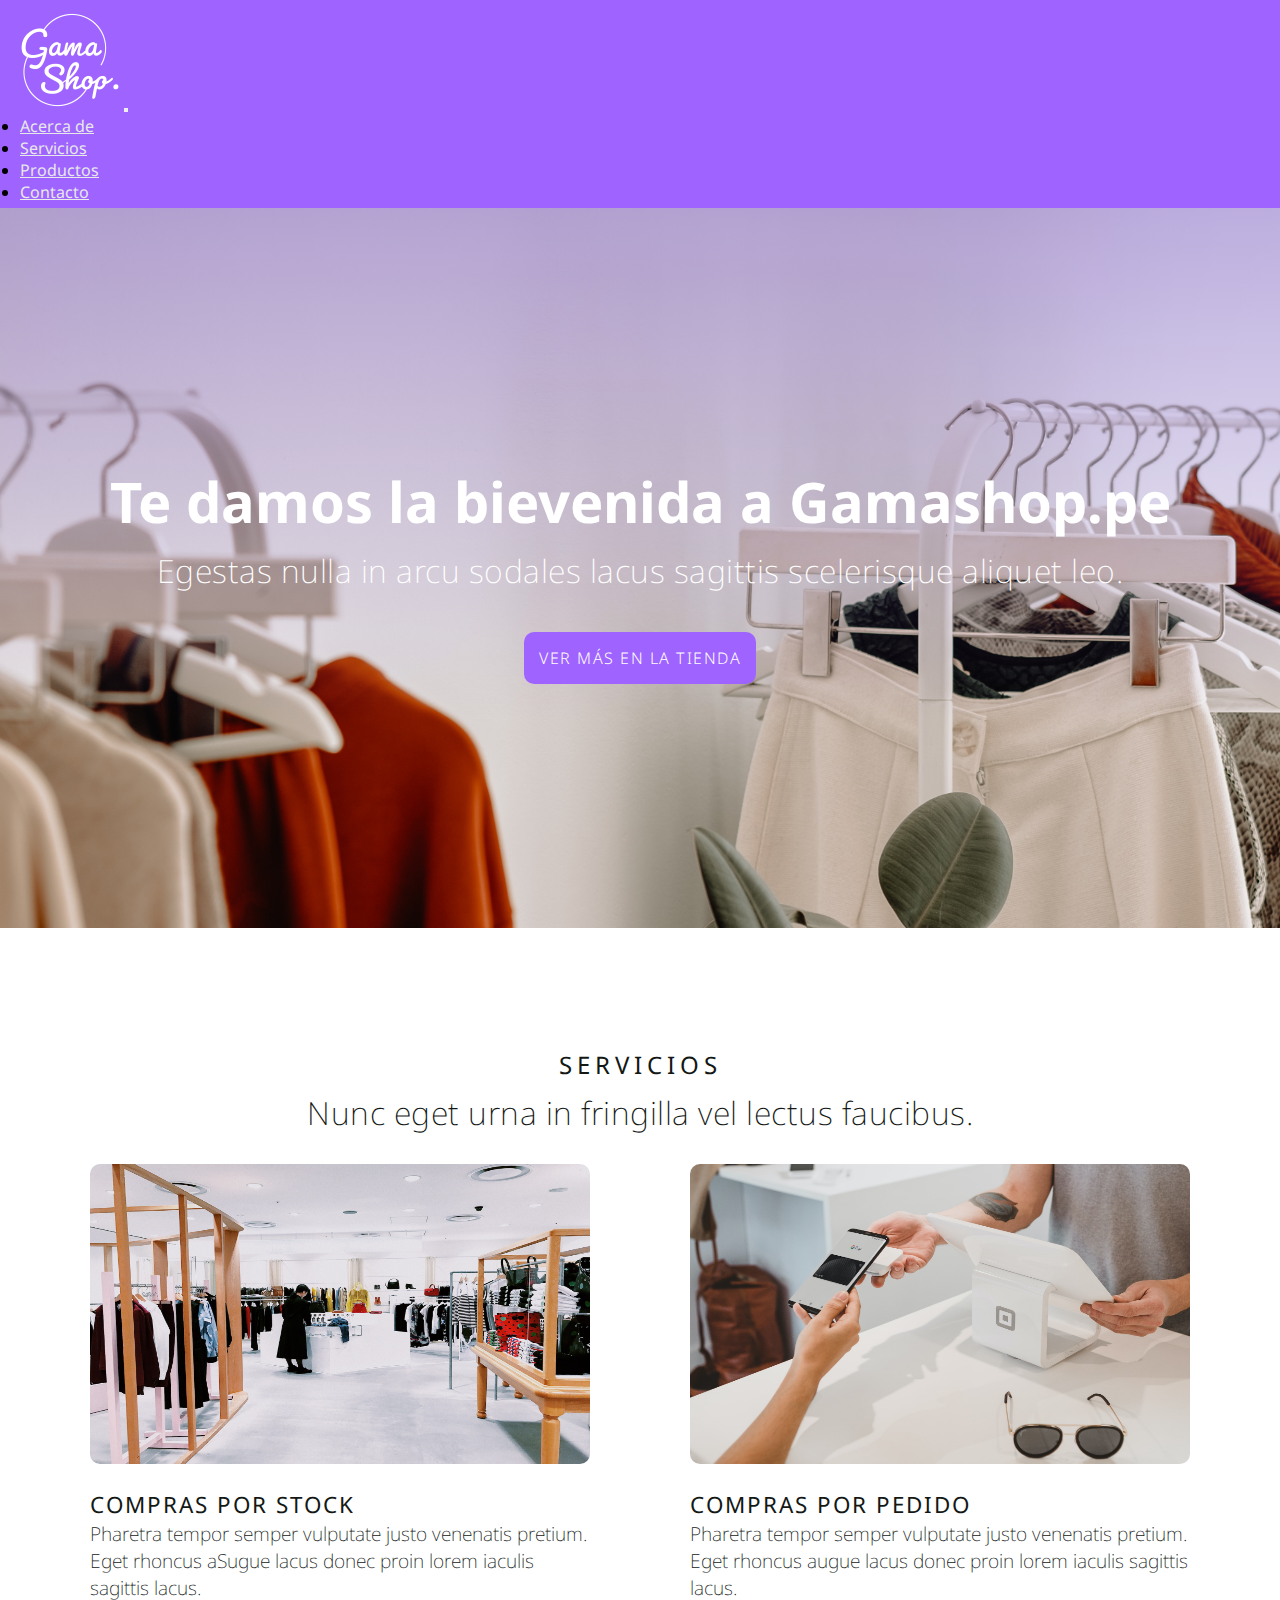
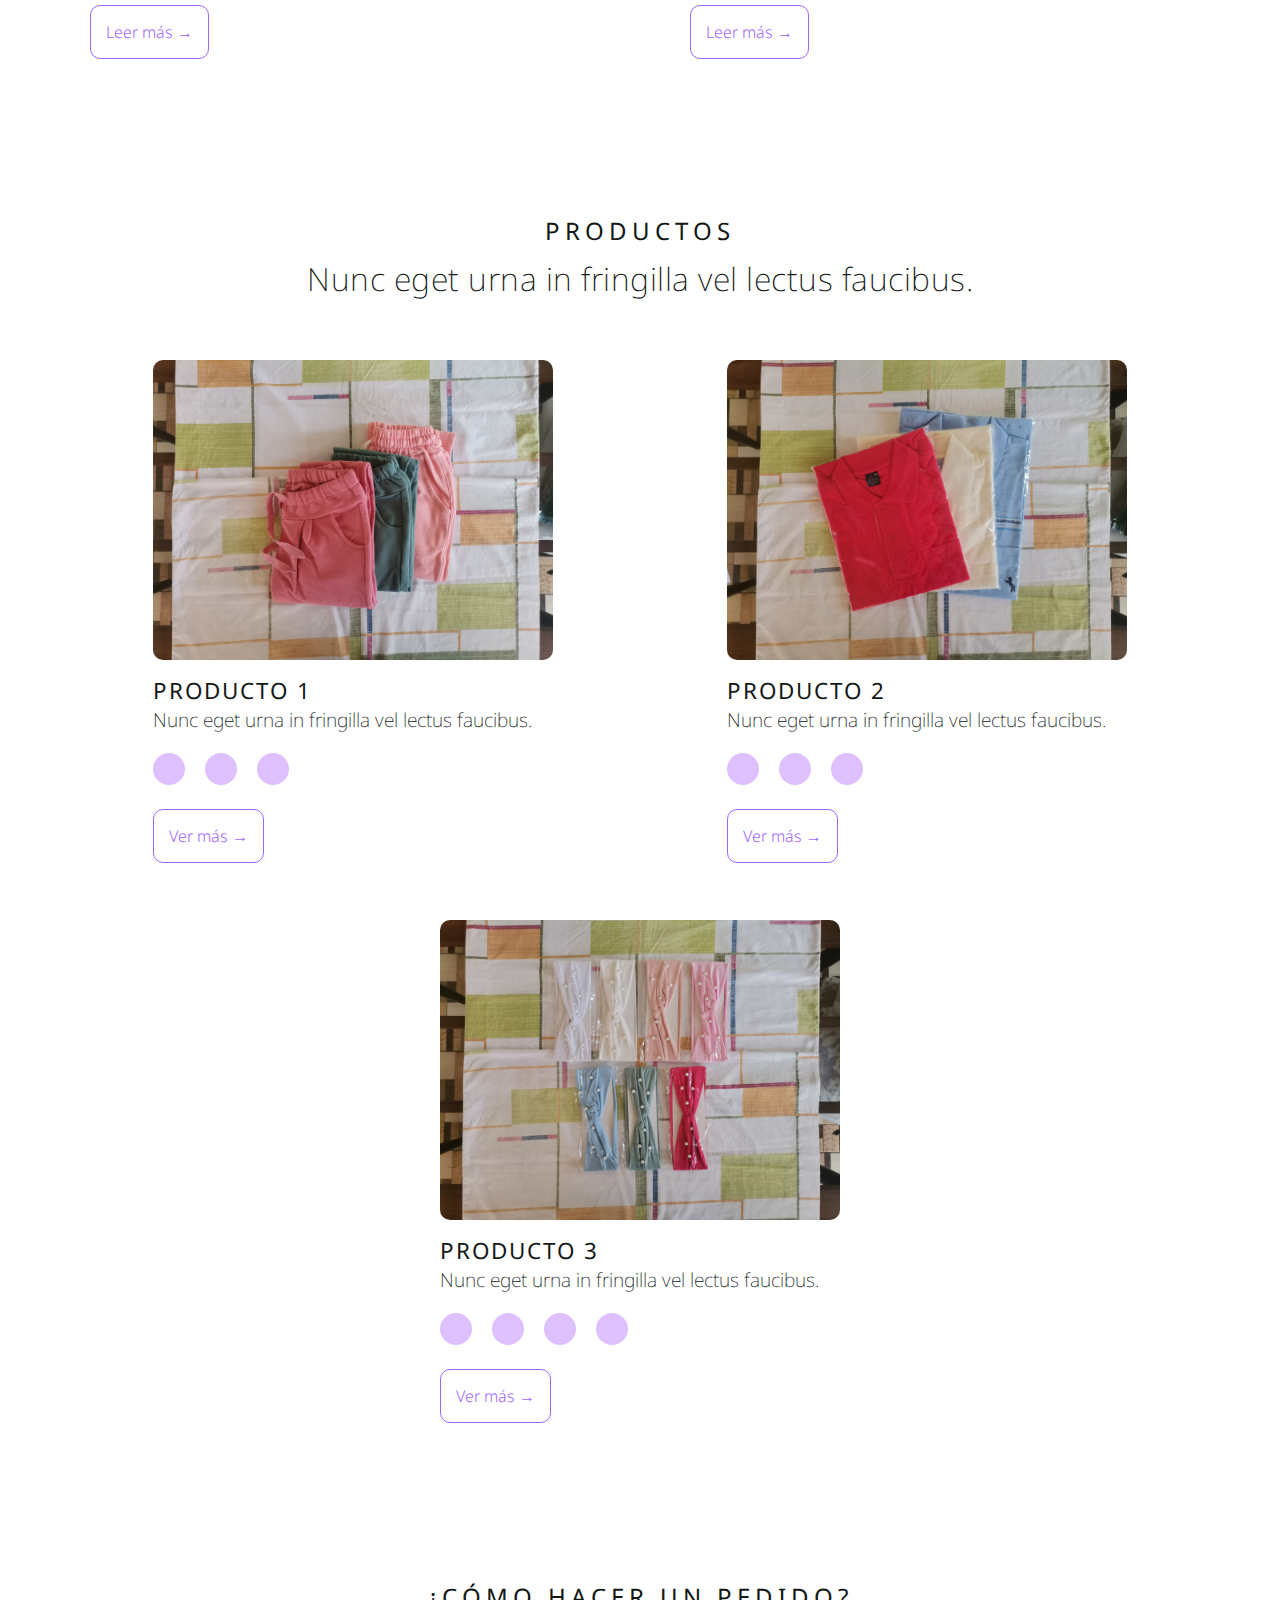
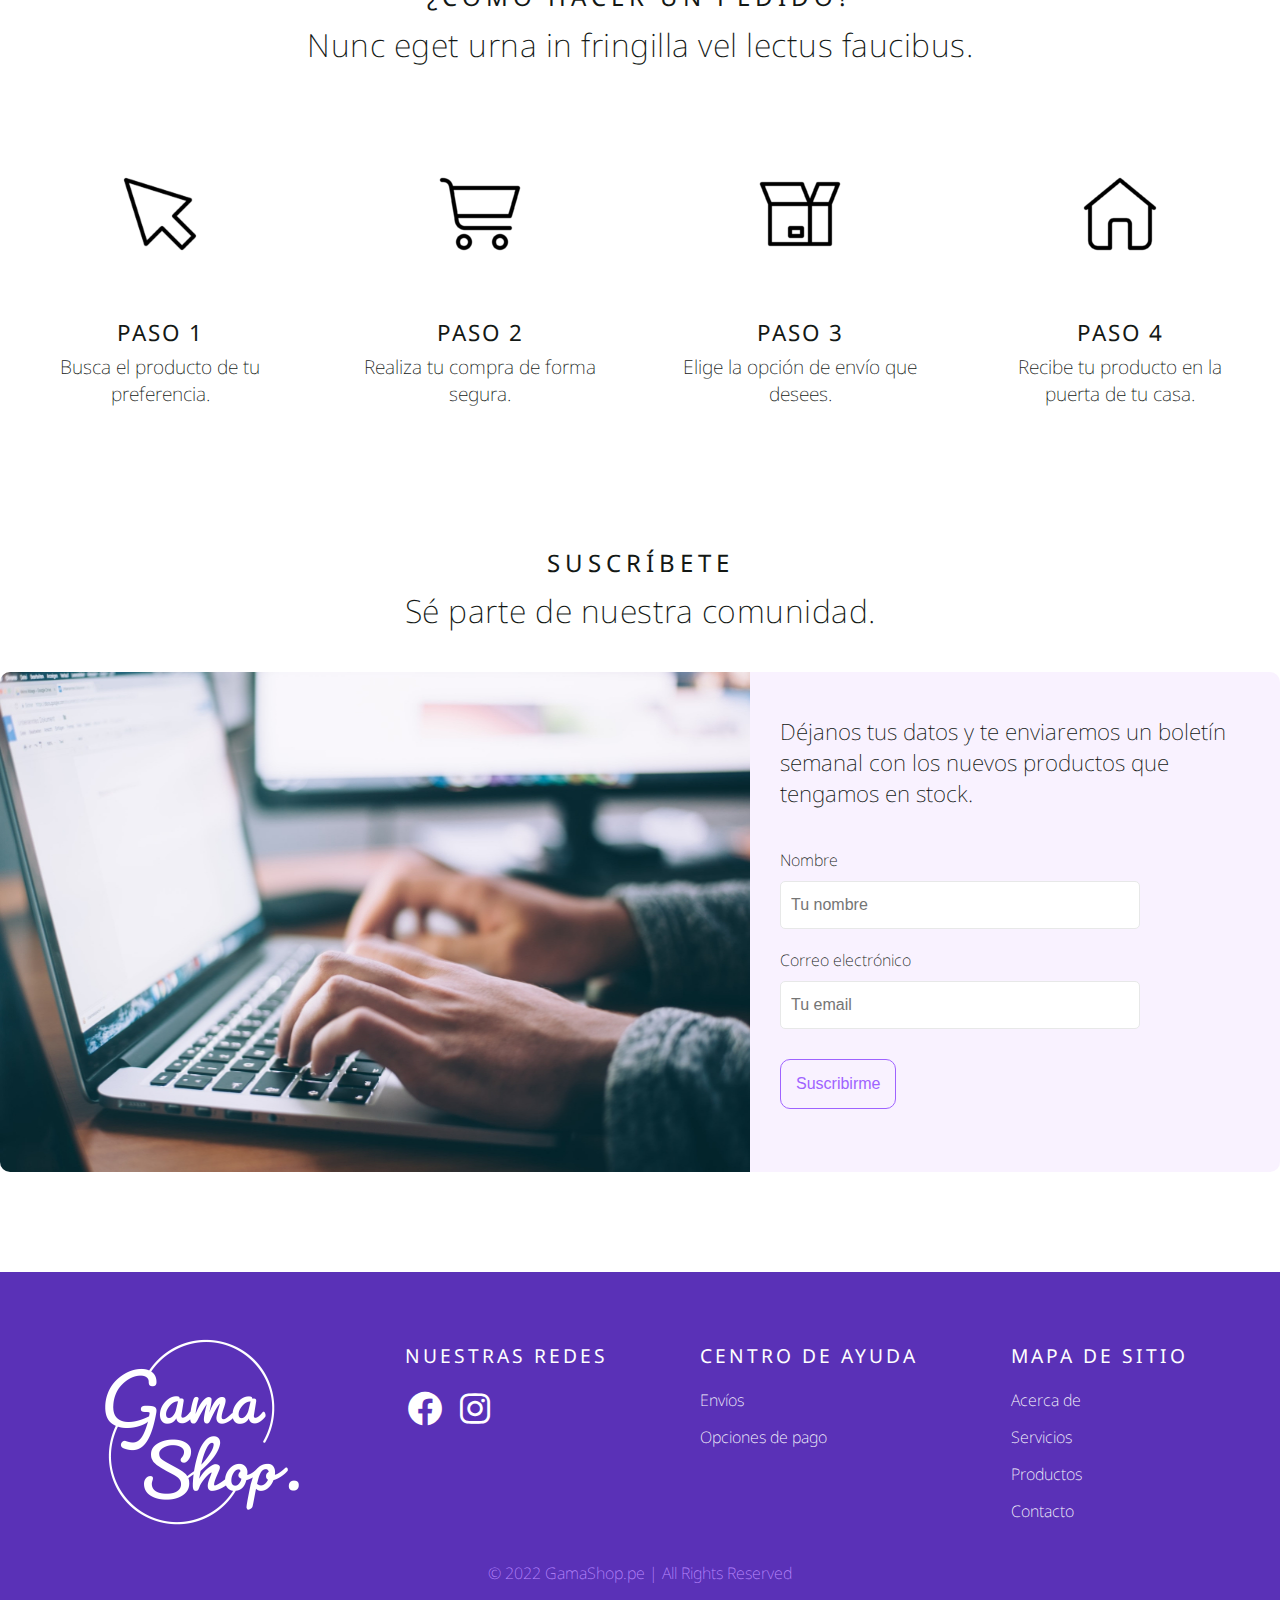
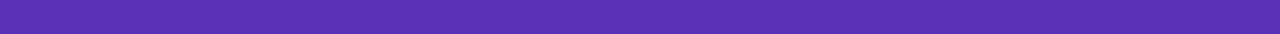
==== index.html @ ce0670fb "SASS II y SEO integrado al proyecto" ====
<!DOCTYPE html>
<html lang="en">
  <head>
    <meta charset="UTF-8" />
    <meta http-equiv="X-UA-Compatible" content="IE=edge" />
    <meta name="viewport" content="width=device-width, initial-scale=1.0" />
    <!-- KEYWORDS -->
    <meta name="keywords" content="tienda, online, ropa, accesorios, prendas, indumentaria, medias, pantalones, camisas">
    <!-- DESCRIPTION-->
    <meta name="description" content="Encuentra variedad de ropa de temporada, accesorios y más en un solo lugar. Hacemos envíos dentro de Lima Metropolitana.">
    <!-- FAVICON -->
    <link rel="shortcut icon" href="./img/favicon-gamashop.png" type="png" sizes="192px"/>
    <!-- ANIMATIONS -->
    <link
      rel="stylesheet"
      href="https://cdnjs.cloudflare.com/ajax/libs/animate.css/4.1.1/animate.min.css"
    />
    <!-- ICONS -->
    <link
      href="https://unpkg.com/boxicons@2.1.4/css/boxicons.min.css"
      rel="stylesheet"
    />
    <!-- CSS BOOTSTRAP -->
    <link
      href="https://cdn.jsdelivr.net/npm/bootstrap@5.2.3/dist/css/bootstrap.min.css"
      rel="stylesheet"
      integrity="sha384-rbsA2VBKQhggwzxH7pPCaAqO46MgnOM80zW1RWuH61DGLwZJEdK2Kadq2F9CUG65"
      crossorigin="anonymous"
    />
    <!-- MY CSS -->
    <link rel="stylesheet" href="./css/estilos.css">
    <!-- <link rel="stylesheet" href="./css/style.css"/> -->
    <title>Gamashop.pe | Tienda Online</title>
  </head>
  <body>
    <header>
      <nav class="navbar navbar-dark navbar-expand-lg">
        <div class="container-fluid">
          <a class="navbar-brand" href="./index.html" target="_self"
            ><img src="./img/logo-gamashop-white.png" alt="logo Gamashop"
          /></a>
          <button
            class="navbar-toggler"
            type="button"
            data-bs-toggle="collapse"
            data-bs-target="#navbarNav"
            aria-controls="navbarNav"
            aria-expanded="false"
            aria-label="Toggle navigation"
          >
            <span class="navbar-toggler-icon"></span>
          </button>
          <div class="collapse navbar-collapse" id="navbarNav">
            <ul class="navbar-nav">
              <li class="nav-item">
                <a
                  class="nav-link"
                  aria-current="page"
                  href="./pages/about.html" target="_blank"
                  >Acerca de</a
                >
              </li>
              <li class="nav-item">
                <a class="nav-link" href="./pages/services.html" target="_blank">Servicios</a>
              </li>
              <li class="nav-item">
                <a class="nav-link" href="./pages/products.html" target="_blank">Productos</a>
              </li>
              <li class="nav-item">
                <a class="nav-link" href="./pages/contact.html" target="_blank">Contacto</a>
              </li>
            </ul>
          </div>
        </div>
      </nav>
    </header>

    <main>
      <section class="hero">
        <h1 class="animate__animated animate__slideInDown">
          Te damos la bievenida a Gamashop.pe
        </h1>
        <p>
          Egestas nulla in arcu sodales lacus sagittis scelerisque aliquet leo.
        </p>
        <a href="#">VER MÁS EN LA TIENDA</a>
      </section>

      <section class="servicios">
        <h3>Servicios</h3>
        <h2>Nunc eget urna in fringilla vel lectus faucibus.</h2>
        <div class="servicios-tipos">
          <div>
            <img src="./img/home-service1.jpg" alt="servicio de compras por stock" />
            <h4>Compras por stock</h4>
            <p>
              Pharetra tempor semper vulputate justo venenatis pretium. Eget
              rhoncus aSugue lacus donec proin lorem iaculis sagittis lacus.
            </p>
            <a href="./pages/services.html" target="_blank">Leer más →</a>
          </div>

          <div>
            <img src="./img/home-service2.jpg" alt="servicio de compras por pedido" />
            <h4>Compras por pedido</h4>
            <p>
              Pharetra tempor semper vulputate justo venenatis pretium. Eget
              rhoncus augue lacus donec proin lorem iaculis sagittis lacus.
            </p>
            <a href="./pages/services.html" target="_blank">Leer más →</a>
          </div>
        </div>
      </section>

      <section class="productos">
        <h3>Productos</h3>
        <h2>Nunc eget urna in fringilla vel lectus faucibus.</h2>

        <div class="productos-contenedor">
          <div class="productos-varios">
            <div>
              <img src="./img/img-producto-1.jpg" alt="joggers sport para mujer" />
              <h4>Producto 1</h4>
              <p>Nunc eget urna in fringilla vel lectus faucibus.</p>
            </div>

            <div class="content-circle">
              <div class="circle"></div>
              <div class="circle"></div>
              <div class="circle"></div>
            </div>

            <a href="./pages/products.html" target="_blank">Ver más →</a>
          </div>

          <div class="productos-varios">
            <div>
              <img src="./img/img-producto-2.jpg" alt="polos cuello camisero para hombre" />
              <h4>Producto 2</h4>
              <p>Nunc eget urna in fringilla vel lectus faucibus.</p>
            </div>

            <div class="content-circle">
              <div class="circle"></div>
              <div class="circle"></div>
              <div class="circle"></div>
            </div>

            <a href="./pages/products.html" target="_blank">Ver más →</a>
          </div>

          <div class="productos-varios">
            <div>
              <img src="./img/img-producto-3.jpg" alt="vinchas para cabello" />
              <h4>Producto 3</h4>
              <p>Nunc eget urna in fringilla vel lectus faucibus.</p>
            </div>

            <div class="content-circle">
              <div class="circle"></div>
              <div class="circle"></div>
              <div class="circle"></div>
              <div class="circle"></div>
            </div>

            <a href="./pages/products.html" target="_blank">Ver más →</a>
          </div>
        </div>
      </section>

      <section class="pedidos">
        <h3>¿Cómo hacer un pedido?</h3>
        <h2>Nunc eget urna in fringilla vel lectus faucibus.</h2>

        <div class="pedidos-pasos">
          <div>
            <img src="./img/search.png" alt="icono de selección" />
            <h4>Paso 1</h4>
            <p>Busca el producto de tu preferencia.</p>
          </div>
          <div>
            <img src="./img/shopping-cart.png" alt="icono de carrito de compra" />
            <h4>Paso 2</h4>
            <p>Realiza tu compra de forma segura.</p>
          </div>
          <div>
            <img src="./img/package.png" alt="icono de empaque de envío" />
            <h4>Paso 3</h4>
            <p>Elige la opción de envío que desees.</p>
          </div>
          <div>
            <img src="./img/home.png" alt="icono de casa" />
            <h4>Paso 4</h4>
            <p>Recibe tu producto en la puerta de tu casa.</p>
          </div>
        </div>
      </section>

      <section class="suscribir">
        <h3>Suscríbete</h3>
        <h2>Sé parte de nuestra comunidad.</h2>

        <div class="suscribir-bloque">
          <img src="./img/home-subscribe-2.jpg" alt="suscríbete a nuestra comunidad" />

          <div class="suscribir-formu">
            <p>
              Déjanos tus datos y te enviaremos un boletín semanal con los
              nuevos productos que tengamos en stock.
            </p>
            <form action="" method="" enctype="">
              <div>
                <label for="nombre">Nombre</label>
                <input type="text" id="nombre" placeholder="Tu nombre" required/>
              </div>

              <div>
                <label for="correo">Correo electrónico</label>
                <input type="email" id="correo" placeholder="Tu email" required/>
              </div>

              <div>
                <button type="submit" name="suscribir">Suscribirme</button>
              </div>
            </form>
          </div>
        </div>
      </section>
    </main>

    <footer>
      <div class="box">
        <img src="./img/logo-gamashop-white.png" alt="logo Gamashop blanco" />
        <div class="redes">
          <h3>Nuestras redes</h3>
          <div class="list">
            <ul>
              <li>
                <a href="https://www.facebook.com/gama.shop.pe" target="_blank">
                  <i class="bx bxl-facebook-circle bx-tada-hover"></i
                ></a>
              </li>
              <li>
                <a href="https://www.instagram.com/gama.shop.pe" target="_blank">
                  <i class="bx bxl-instagram bx-tada-hover"></i
                ></a>
              </li>
            </ul>
          </div>
        </div>
        <div>
          <h3>Centro de Ayuda</h3>
          <ul>
            <li><a href="#">Envíos</a></li>
            <li><a href="#">Opciones de pago</a></li>
          </ul>
        </div>
        <div>
          <h3>Mapa de Sitio</h3>
          <ul>
            <li><a href="./pages/about.html">Acerca de</a></li>
            <li><a href="./pages/services.html">Servicios</a></li>
            <li><a href="./pages/products.html">Productos</a></li>
            <li><a href="./pages/contact.html">Contacto</a></li>
          </ul>
        </div>
      </div>
      <p>© 2022 GamaShop.pe | All Rights Reserved</p>
    </footer>
    <script
      src="https://cdn.jsdelivr.net/npm/@popperjs/core@2.11.6/dist/umd/popper.min.js"
      integrity="sha384-oBqDVmMz9ATKxIep9tiCxS/Z9fNfEXiDAYTujMAeBAsjFuCZSmKbSSUnQlmh/jp3"
      crossorigin="anonymous"
    ></script>
    <script
      src="https://cdn.jsdelivr.net/npm/bootstrap@5.2.3/dist/js/bootstrap.min.js"
      integrity="sha384-cuYeSxntonz0PPNlHhBs68uyIAVpIIOZZ5JqeqvYYIcEL727kskC66kF92t6Xl2V"
      crossorigin="anonymous"
    ></script>
  </body>
</html>
---- css/estilos.css ----
@charset "UTF-8";
/*----GENERAL-----*/
@import url("https://fonts.googleapis.com/css2?family=Noto+Sans:ital,wght@0,100;0,200;0,300;0,400;0,500;0,600;0,700;0,800;0,900;1,100;1,200;1,300;1,400;1,500;1,600;1,700;1,800;1,900&display=swap");
* {
  margin: 0;
  padding: 0;
  box-sizing: border-box; }

body {
  font-family: "Noto Sans", sans-serif; }

.intro, .intro-service, .intro-products, .intro-contact {
  background-color: rgba(240, 223, 255, 0.4);
  display: flex;
  justify-content: space-evenly;
  align-items: center;
  padding-bottom: 100px;
  color: #131815; }

.intro div, .intro-service div, .intro-products div, .intro-contact div {
  width: 500px;
  text-align: left; }

.intro div h1, .intro-service div h1, .intro-products div h1, .intro-contact div h1 {
  font-size: 3.5rem;
  font-weight: 700;
  display: inline-block;
  margin-bottom: 10px; }

.intro div p, .intro-service div p, .intro-products div p, .intro-contact div p {
  font-size: 2rem;
  font-weight: 200;
  letter-spacing: 0.5px;
  margin-bottom: 40px; }

.intro img, .intro-service img, .intro-products img, .intro-contact img {
  border-radius: 0px 0px 10px 10px;
  width: 750px;
  height: 500px;
  object-fit: cover; }

/*-----HEADER-----*/
header {
  display: flex;
  justify-content: space-between;
  background-color: #9f63ff;
  position: sticky;
  top: 0;
  z-index: 1;
  padding: 10px 20px 5px 20px; }
  header .navbar {
    width: 100%; }
    header .navbar .container-fluid .navbar-brand img {
      width: 100px;
      height: 100%;
      object-fit: contain; }
    header .navbar .container-fluid .navbar-collapse {
      flex-grow: initial; }
      header .navbar .container-fluid .navbar-collapse .navbar-nav .nav-item .nav-link {
        color: #e7e8e8;
        font-size: 1rem;
        transition: 300ms ease-in; }
        header .navbar .container-fluid .navbar-collapse .navbar-nav .nav-item .nav-link:hover {
          color: white;
          text-decoration: underline;
          text-underline-position: under; }

/*-----INDEX-----*/
/*-hero-image-*/
.hero {
  display: flex;
  flex-direction: column;
  justify-content: center;
  align-items: center;
  width: 100%;
  height: 80vh;
  color: white;
  text-align: center;
  background: linear-gradient(0deg, rgba(255, 255, 255, 0) 20%, rgba(90, 49, 183, 0.5) 100%), url(../img/background-home-2.jpeg);
  background-repeat: no-repeat;
  background-size: cover;
  background-position: center;
  background-attachment: fixed; }
  .hero h1 {
    font-size: 3.5rem;
    font-weight: 700;
    display: inline-block;
    padding: 10px; }
  .hero p {
    margin-bottom: 40px;
    font-size: 2rem;
    font-weight: 200;
    letter-spacing: 0.5px; }
  .hero a {
    font-size: 1rem;
    font-weight: 300;
    text-decoration: none;
    color: white;
    background-color: #9f63ff;
    border-radius: 10px;
    padding: 15px;
    transition: 300ms ease-in;
    letter-spacing: 1.5px;
    cursor: pointer; }
    .hero a:hover {
      color: white;
      background-color: #7b48db;
      transform: scale(1.1); }

/*-servicios-*/
.servicios {
  text-align: center;
  margin-top: 100px;
  color: #131815; }
  .servicios h3 {
    font-size: 1.5rem;
    font-weight: 400;
    letter-spacing: 5px;
    padding: 20px 10px 10px 10px;
    text-transform: uppercase; }
  .servicios h2 {
    font-size: 2rem;
    font-weight: 200;
    letter-spacing: 0.5px;
    padding: 0px 10px 10px 10px;
    letter-spacing: 0.5px; }
  .servicios .servicios-tipos {
    display: flex;
    justify-content: space-evenly;
    flex-wrap: wrap;
    text-align: left; }
    .servicios .servicios-tipos div {
      width: 500px;
      height: 540px;
      margin: 20px 10px; }
      .servicios .servicios-tipos div img {
        width: 500px;
        height: 300px;
        margin-bottom: 20px;
        border-radius: 10px; }
      .servicios .servicios-tipos div h4 {
        font-size: 1.4rem;
        font-weight: 400;
        letter-spacing: 2px;
        padding: 0px;
        text-transform: uppercase; }
      .servicios .servicios-tipos div p {
        padding-left: 0px;
        padding-bottom: 20px;
        font-size: 1.2rem;
        font-weight: 200; }
      .servicios .servicios-tipos div a {
        font-size: 1rem;
        font-weight: 300;
        text-decoration: none;
        color: #9f63ff;
        border: 1px solid #9f63ff;
        border-radius: 10px;
        padding: 15px;
        transition: 300ms ease-in;
        margin-left: 0px;
        cursor: pointer; }
        .servicios .servicios-tipos div a:hover {
          color: white;
          background-color: #9f63ff; }

/*-productos-*/
.productos {
  margin-top: 70px;
  color: #131815; }
  .productos h3 {
    font-size: 1.5rem;
    font-weight: 400;
    text-align: center;
    text-transform: uppercase;
    letter-spacing: 5px;
    padding: 20px 10px 10px 10px; }
  .productos h2 {
    font-size: 2rem;
    font-weight: 200;
    text-align: center;
    letter-spacing: 0.5px;
    padding: 0px 10px 10px 10px;
    margin-bottom: 30px; }
  .productos .productos-contenedor {
    display: flex;
    justify-content: space-evenly;
    align-items: center;
    flex-wrap: wrap; }
    .productos .productos-contenedor .productos-varios {
      width: 400px;
      height: 520px;
      margin: 20px 20px; }
      .productos .productos-contenedor .productos-varios div img {
        width: 400px;
        height: 300px;
        margin-bottom: 10px;
        border-radius: 10px; }
      .productos .productos-contenedor .productos-varios div h4 {
        font-size: 1.4rem;
        font-weight: 400;
        text-transform: uppercase;
        letter-spacing: 2px; }
      .productos .productos-contenedor .productos-varios div p {
        font-weight: 200;
        font-size: 1.2rem;
        margin-bottom: 20px; }
      .productos .productos-contenedor .productos-varios .content-circle {
        display: flex;
        justify-content: left;
        padding-bottom: 40px; }
        .productos .productos-contenedor .productos-varios .content-circle .circle {
          width: 32px;
          height: 32px;
          background-color: #dfc0ff;
          border-radius: 50%;
          margin-right: 20px;
          cursor: pointer;
          transition: 500ms ease; }
          .productos .productos-contenedor .productos-varios .content-circle .circle:hover {
            background-color: #cca1ff;
            border-radius: 50%; }
      .productos .productos-contenedor .productos-varios a {
        font-size: 1rem;
        font-weight: 300;
        text-decoration: none;
        color: #9f63ff;
        border: 1px solid #9f63ff;
        border-radius: 10px;
        padding: 15px;
        transition: 300ms ease-in;
        cursor: pointer; }
        .productos .productos-contenedor .productos-varios a:hover {
          color: white;
          background-color: #9f63ff; }

/*-hacer-pedidos-*/
.pedidos {
  text-align: center;
  margin-top: 100px;
  color: #131815; }
  .pedidos h3 {
    font-size: 1.5rem;
    font-weight: 400;
    text-transform: uppercase;
    letter-spacing: 5px;
    padding: 20px 10px 10px 10px; }
  .pedidos h2 {
    font-size: 2rem;
    font-weight: 200;
    letter-spacing: 0.5px;
    padding: 0px 10px 10px 10px;
    margin-bottom: 30px; }
  .pedidos .pedidos-pasos {
    display: flex;
    justify-content: space-around;
    flex-wrap: wrap; }
    .pedidos .pedidos-pasos div {
      width: 244px;
      height: 300px;
      margin: 10px; }
      .pedidos .pedidos-pasos div img {
        width: 96px;
        height: 96px;
        margin: 50px; }
      .pedidos .pedidos-pasos div h4 {
        margin-bottom: 5px;
        font-size: 1.4rem;
        font-weight: 400;
        text-transform: uppercase;
        letter-spacing: 2px; }
      .pedidos .pedidos-pasos div p {
        margin-bottom: 20px;
        font-weight: 200;
        font-size: 1.2rem; }

/*-suscribir-*/
.suscribir {
  text-align: center;
  margin-top: 100px;
  margin-bottom: 100px;
  color: #131815; }
  .suscribir h3 {
    font-size: 1.5rem;
    font-weight: 400;
    text-transform: uppercase;
    letter-spacing: 5px;
    padding: 20px 10px 10px 10px; }
  .suscribir h2 {
    font-size: 2rem;
    font-weight: 200;
    letter-spacing: 0.5px;
    padding: 0px 10px 10px 10px;
    margin-bottom: 30px; }
  .suscribir .suscribir-bloque {
    display: flex;
    justify-content: center;
    flex-wrap: wrap;
    margin-bottom: 20px; }
    .suscribir .suscribir-bloque img {
      width: 750px;
      height: 500px;
      background-size: contain;
      border-radius: 10px 0px 0px 10px; }
    .suscribir .suscribir-bloque .suscribir-formu {
      display: flex;
      flex-direction: column;
      justify-content: center;
      align-items: flex-start;
      text-align: left;
      background-color: rgba(240, 223, 255, 0.4);
      padding: 30px 30px;
      border-radius: 0px 10px 10px 0px;
      width: 530px;
      height: 500px; }
      .suscribir .suscribir-bloque .suscribir-formu p {
        margin-bottom: 20px;
        font-weight: 200;
        font-size: 1.4rem;
        text-align: left; }
      .suscribir .suscribir-bloque .suscribir-formu form div {
        margin: 20px 0px; }
        .suscribir .suscribir-bloque .suscribir-formu form div label {
          font-weight: 200;
          font-size: 1rem;
          margin-bottom: 10px;
          display: flex;
          flex-direction: column;
          align-items: flex-start; }
        .suscribir .suscribir-bloque .suscribir-formu form div input {
          font-size: 1rem;
          font-weight: 300;
          border: 1px solid #e7e8e8;
          border-radius: 5px;
          padding: 10px;
          width: 360px;
          height: 48px; }
        .suscribir .suscribir-bloque .suscribir-formu form div button {
          font-size: 1rem;
          font-weight: 300;
          text-decoration: none;
          color: #9f63ff;
          background-color: transparent;
          border: 1px solid #9f63ff;
          border-radius: 10px;
          padding: 15px;
          margin-top: 10px;
          transition: 300ms ease-in;
          cursor: pointer; }
          .suscribir .suscribir-bloque .suscribir-formu form div button:hover {
            color: white;
            background-color: #9f63ff; }

/*-----ACERCA DE-----*/
/*-about-*/
.about {
  margin: 5% 7% 5% 46%;
  padding: 20px 0px;
  color: #131815; }
  .about p {
    line-height: 2rem; }

/*-conócenos-generales-*/
.generales {
  width: 100%;
  height: 80vh;
  padding-top: 20px;
  margin-bottom: 50px;
  color: #131815; }
  .generales h3 {
    font-size: 1.5rem;
    font-weight: 400;
    letter-spacing: 5px;
    padding: 20px 10px 10px 10px;
    text-transform: uppercase;
    text-align: center; }
  .generales h2 {
    font-size: 2rem;
    font-weight: 200;
    letter-spacing: 0.5px;
    padding: 0px 10px 10px 10px;
    text-align: center;
    margin-bottom: 30px; }
  .generales .generales-content {
    max-width: 1200px;
    margin-left: auto;
    margin-right: auto;
    display: grid;
    grid-template-columns: repeat(3, 1fr);
    grid-template-rows: repeat(1, 1fr);
    gap: 40px;
    justify-items: center;
    padding: 30px; }
    .generales .generales-content .box {
      display: flex;
      height: 100%;
      flex-direction: column;
      justify-content: center;
      background-color: rgba(240, 223, 255, 0.4);
      text-align: center;
      border-radius: 10px;
      padding: 40px; }
      .generales .generales-content .box h4 {
        font-size: 2rem;
        font-weight: 700;
        letter-spacing: 2px;
        padding: 0px 0px 10px 0px;
        text-transform: uppercase; }
    .generales .generales-content div img {
      border-radius: 10px;
      width: 350px;
      height: 350px;
      object-fit: cover; }

/*-----SERVICIOS-----*/
/*-intro-service-*/
/*-service-various-*/
.service-various {
  text-align: center;
  margin-top: 100px;
  color: #131815; }
  .service-various h3 {
    font-size: 1.5rem;
    font-weight: 400;
    letter-spacing: 5px;
    padding: 20px 10px 10px 10px;
    text-transform: uppercase; }
  .service-various h2 {
    font-size: 2rem;
    font-weight: 200;
    letter-spacing: 0.5px;
    padding: 0px 10px 10px 10px;
    margin-bottom: 30px; }
  .service-various .tabs-content {
    background-color: rgba(240, 223, 255, 0.4);
    color: #131815;
    width: 70%;
    height: 100%;
    margin: 50px auto;
    border-radius: 10px;
    padding: 20px;
    text-align: left; }
    .service-various .tabs-content .nav-pills {
      --bs-nav-pills-link-active-bg: #9f63ff;
      justify-content: space-evenly;
      align-items: center; }
      .service-various .tabs-content .nav-pills .nav-item .nav-link {
        color: #131815; }
      .service-various .tabs-content .nav-pills .nav-item .active {
        color: white; }
    .service-various .tabs-content .tab-content .tab-pane h3 {
      font-size: 1.5rem;
      font-weight: 400;
      letter-spacing: 5px;
      padding: 20px 0px 20px 10px;
      text-align: left; }
    .service-various .tabs-content .tab-content .tab-pane p {
      text-align: left;
      padding-left: 10px; }

/*-----SERVICIOS-----*/
/*-intro-products-*/
/*-galeria-*/
.gallery {
  margin-top: 100px; }
  .gallery h3 {
    font-size: 1.5rem;
    font-weight: 400;
    letter-spacing: 5px;
    padding: 20px 10px 10px 10px;
    text-transform: uppercase;
    text-align: center; }
  .gallery h2 {
    font-size: 2rem;
    font-weight: 200;
    letter-spacing: 0.5px;
    padding: 0px 10px 10px 10px;
    text-align: center;
    margin-bottom: 30px; }
  .gallery .gallery-content {
    display: flex;
    justify-content: space-evenly;
    align-items: center;
    flex-wrap: wrap;
    color: #131815;
    padding-bottom: 50px; }
    .gallery .gallery-content .gallery-products {
      width: 400px;
      height: 520px;
      margin: 20px 20px;
      color: #131815; }
      .gallery .gallery-content .gallery-products div img {
        width: 400px;
        height: 300px;
        margin-bottom: 10px;
        border-radius: 10px; }
      .gallery .gallery-content .gallery-products div h4 {
        font-size: 1.4rem;
        font-weight: 400;
        letter-spacing: 2px;
        padding: 10px 0px 0px 0px;
        text-transform: uppercase; }
      .gallery .gallery-content .gallery-products div p {
        font-weight: 200;
        font-size: 1.2rem;
        margin-bottom: 20px; }
      .gallery .gallery-content .gallery-products .colour-circle {
        display: flex;
        justify-content: left;
        align-items: center;
        margin-bottom: 40px; }
        .gallery .gallery-content .gallery-products .colour-circle .colour {
          width: 32px;
          height: 32px;
          background-color: #dfc0ff;
          border-radius: 50%;
          margin-right: 20px;
          transition: 500ms ease;
          cursor: pointer; }
          .gallery .gallery-content .gallery-products .colour-circle .colour:hover {
            background-color: #bb8aff;
            border-radius: 50%; }
      .gallery .gallery-content .gallery-products a {
        font-size: 1rem;
        font-weight: 300;
        text-decoration: none;
        color: #9f63ff;
        border: 1px solid #9f63ff;
        border-radius: 10px;
        padding: 15px;
        transition: 300ms ease-in;
        cursor: pointer; }
        .gallery .gallery-content .gallery-products a:hover {
          color: white;
          background-color: #9f63ff; }

/*-----CONTACTO-----*/
/*-intro-contact-*/
/*-formulario-bt-*/
.contact-form form {
  display: flex;
  flex-direction: column;
  justify-content: space-evenly;
  flex-wrap: wrap;
  align-items: flex-start;
  padding: 50px 80px;
  width: 100%; }
  .contact-form form .mb-3 {
    font-weight: 200;
    font-size: 1.2rem; }
    .contact-form form .mb-3 label {
      margin-bottom: 10px;
      color: #131815;
      font-size: 1rem; }
    .contact-form form .mb-3 input {
      font-size: 1rem;
      font-weight: 300;
      border: 1px solid #e7e8e8;
      border-radius: 5px;
      padding: 10px; }
    .contact-form form .mb-3 .form-control {
      font-size: 1rem;
      font-weight: 300;
      border: 1px solid #e7e8e8;
      border-radius: 5px;
      padding: 10px; }
  .contact-form form .form-check .form-check-input {
    background-color: transparent;
    border-color: #9f63ff; }
    .contact-form form .form-check .form-check-input:checked {
      background-color: #9f63ff;
      border-color: #9f63ff; }
  .contact-form form .form-check .form-check-label {
    padding-left: 5px; }
  .contact-form form .btn-primary {
    border: 1px solid #9f63ff;
    background-color: #9f63ff;
    padding: 10px 20px;
    --bs-btn-bg: #9f63ff;
    --bs-btn-border-color: #9f63ff;
    --bs-btn-hover-bg: #5a31b7;
    --bs-btn-hover-border-color: #5a31b7;
    --bs-btn-active-bg: #5a31b7;
    --bs-btn-active-border-color: #5a31b7;
    --bs-btn-disabled-bg: #5a31b7;
    --bs-btn-disabled-border-color: #5a31b7; }
    .contact-form form .btn-primary:hover {
      border: 1px solid #5a31b7;
      background-color: #5a31b7; }

/*-----FOOTER-----*/
footer {
  background-color: #5a31b7;
  padding: 50px 0px;
  color: white; }
  footer .box {
    display: flex;
    align-items: flex-start;
    justify-content: space-evenly; }
    footer .box img {
      margin: 10px;
      width: 200px;
      height: 200px; }
    footer .box .redes h3 {
      font-size: 1.2rem;
      font-weight: 400;
      letter-spacing: 3px;
      padding: 20px 0px 10px 0px;
      text-transform: uppercase; }
    footer .box .redes .list ul {
      display: flex;
      flex-direction: row;
      justify-content: left;
      align-items: flex-start;
      padding-left: 0; }
      footer .box .redes .list ul li a i {
        font-size: 2.5rem;
        color: white;
        padding-right: 10px; }
    footer .box div h3 {
      font-size: 1.2rem;
      font-weight: 400;
      letter-spacing: 3px;
      padding: 20px 0px 10px 0px;
      text-transform: uppercase; }
    footer .box div ul {
      list-style: none;
      padding-left: 0; }
      footer .box div ul li {
        font-size: 1rem;
        margin: 10px 0px 0px 0px;
        padding-bottom: 5px; }
        footer .box div ul li a {
          font-weight: 200;
          text-decoration: none;
          color: white;
          transition: 300ms ease-in; }
          footer .box div ul li a:hover {
            color: #dfc0ff; }
  footer p {
    font-weight: 200;
    text-align: center;
    color: #bb8aff;
    margin-top: 20px; }

/*----- MEDIA QUERY -----*/
/*MAX-WIDTH-768PX*/
@media only screen and (max-width: 768px) {
  /*header*/
  header {
    flex-direction: column;
    padding-bottom: 10px; }
  header nav {
    justify-content: center; }
  header .navbar .container-fluid .navbar-collapse .navbar-nav .nav-item .nav-link {
    color: white; }
  header .navbar .container-fluid .navbar-collapse .navbar-nav .nav-item .nav-link:hover {
    text-decoration: none; }
  /*index*/
  .servicios .servicios-tipos div {
    width: 350px;
    height: 500px;
    padding: 0px 25px;
    margin: 20px 0px; }
  .servicios .servicios-tipos div img {
    width: 300px;
    height: 200px; }
  .servicios .servicios-tipos div a {
    font-size: 1rem;
    font-weight: 300;
    text-decoration: none;
    color: white;
    background-color: #7b48db;
    border: 0px;
    border-radius: 10px;
    padding: 15px;
    cursor: pointer; }
  .servicios .servicios-tipos div a:hover {
    background-color: #7b48db; }
  .productos {
    margin-top: 60px; }
  .productos .productos-contenedor {
    justify-content: flex-start;
    margin: 0px 34px; }
  .productos .productos-contenedor .productos-varios {
    width: 350px;
    height: 450px;
    padding: 0px 25px;
    margin: 20px 0px; }
  .productos .productos-contenedor .productos-varios div img {
    width: 300px;
    height: 200px; }
  .productos .productos-contenedor .productos-varios a {
    font-size: 1rem;
    font-weight: 300;
    text-decoration: none;
    color: white;
    border: 0px;
    background-color: #7b48db;
    padding: 15px;
    cursor: pointer; }
  .productos .productos-contenedor .productos-varios a:hover {
    background-color: #7b48db; }
  .pedidos {
    margin-top: 70px; }
  .suscribir h2 {
    padding: 0px 50px; }
  .suscribir h3 {
    padding: 0px 50px 10px 50px; }
  .suscribir .suscribir-bloque {
    width: 700px;
    height: 100%;
    margin: auto; }
  .suscribir .suscribir-bloque img {
    width: 100%;
    height: 100%;
    border-radius: 10px 10px 0px 0px; }
  .suscribir .suscribir-formu {
    width: 100%;
    height: 100%;
    border-radius: 0px 0px 10px 10px; }
  .suscribir .suscribir-bloque .suscribir-formu form div button {
    font-size: 1rem;
    font-weight: 300;
    text-decoration: none;
    color: white;
    background-color: #7b48db;
    border: 0px;
    border-radius: 10px;
    padding: 15px;
    cursor: pointer; }
  .suscribir .suscribir-bloque .suscribir-formu form div button:hover {
    background-color: #7b48db; }
  /*about*/
  .intro {
    flex-direction: column; }
  .intro div {
    padding-top: 50px;
    padding-bottom: 20px;
    text-align: center; }
  .intro img {
    width: 100%;
    height: 70vh;
    border-radius: 0px; }
  .about {
    display: flex;
    justify-content: center;
    align-items: center;
    margin: 50px 80px;
    padding: 0;
    text-align: center; }
  .about p {
    padding: 0;
    margin: 0; }
  .generales {
    height: 100%; }
  .generales h2 {
    padding: 0px 50px;
    margin-bottom: 10px; }
  .generales h3 {
    padding: 20px 50px 10px 50px;
    margin-bottom: 0; }
  .generales .generales-content {
    width: 72%;
    display: flex;
    flex-direction: column;
    align-items: center;
    padding: 50px 30px; }
  .generales .generales-content div img {
    width: 100%;
    height: 100%; }
  /*services*/
  .intro-service {
    flex-direction: column; }
  .intro-service div {
    padding-top: 50px;
    padding-bottom: 20px;
    text-align: center; }
  .intro-service img {
    width: 100%;
    height: 70vh;
    border-radius: 0; }
  /*products*/
  .intro-products {
    flex-direction: column; }
  .intro-products div {
    padding-top: 50px;
    padding-bottom: 20px;
    text-align: center; }
  .intro-products img {
    width: 100%;
    height: 70vh;
    border-radius: 0; }
  .gallery h2 {
    padding: 0px 50px; }
  .gallery h3 {
    padding: 20px 50px 10px 50px;
    margin-bottom: 0; }
  .gallery .gallery-content {
    display: flex;
    justify-content: space-evenly;
    align-items: center;
    flex-wrap: wrap; }
  .gallery .gallery-content .gallery-products {
    width: 350px;
    height: 450px;
    padding: 0px 25px;
    margin: 20px 0px; }
  .gallery .gallery-content .gallery-products div img {
    width: 300px;
    height: 200px; }
  .gallery .gallery-content .gallery-products a {
    font-size: 1rem;
    font-weight: 300;
    text-decoration: none;
    color: white;
    border: 0px;
    background-color: #7b48db;
    padding: 15px;
    cursor: pointer; }
  .gallery .gallery-content .gallery-products a:hover {
    background-color: #7b48db; }
  /*contact*/
  .intro-contact {
    flex-direction: column; }
  .intro-contact div {
    padding-top: 50px;
    padding-bottom: 20px;
    text-align: center; }
  .intro-contact img {
    width: 100%;
    height: 70vh;
    border-radius: 0; }
  .contact-form {
    padding: 80px 50px; }
  .contact-form form {
    margin: auto;
    padding: 0; }
  .contact-form form .btn button {
    width: 150px; }
  /*footer*/
  footer .box {
    margin: 0px 30px; }
  footer .box img {
    width: 150px;
    height: 150px;
    margin: 10px 50px 10px 10px; }
  footer .box .redes .list ul li a i:hover {
    color: #f0dfff; } }

/*MAX-WIDTH-576PX*/
@media only screen and (max-width: 576px) {
  /*generales*/
  header {
    flex-direction: column;
    padding-bottom: 10px; }
  nav {
    justify-content: center; }
  header nav ul {
    margin: 0; }
  header nav ul li {
    margin: 0px 10px; }
  /*index*/
  .hero {
    height: 90vh; }
  .hero h1 {
    margin: 0px 65px;
    padding: 0px 0px 20px 0px; }
  .hero p {
    margin: 0px 40px 40px 65px; }
  .servicios {
    margin-top: 70px; }
  .servicios h2 {
    padding: 0px 50px 30px 50px;
    margin-bottom: 0; }
  .servicios h3 {
    padding: 20px 50px 10px 50px; }
  .servicios .servicios-tipos div {
    width: 550px;
    height: 550px;
    padding: 0px 25px;
    margin: 20px 0px; }
  .servicios .servicios-tipos div img {
    width: 500px;
    height: 300px; }
  .productos {
    margin-top: 50px; }
  .productos h2 {
    padding: 0px 50px;
    margin-bottom: 0; }
  .productos h3 {
    padding: 20px 50px 10px 50px;
    margin-bottom: 0; }
  .productos .productos-contenedor {
    justify-content: center; }
  .productos .productos-contenedor .productos-varios {
    width: 450px;
    height: 500px;
    margin: 40px 20px; }
  .productos .productos-contenedor .productos-varios div img {
    width: 400px;
    height: 300px; }
  .pedidos {
    margin-top: 60px; }
  .pedidos h2 {
    padding: 0px 50px;
    margin-bottom: 0; }
  .pedidos h3 {
    padding: 20px 50px 10px 50px;
    margin-bottom: 0; }
  .pedidos .pedidos-pasos {
    flex-direction: column;
    align-items: center; }
  .pedidos .pedidos-pasos div {
    width: 250px;
    height: 250px;
    margin: 20px; }
  .pedidos .pedidos-pasos div img {
    width: 80px;
    height: 80px;
    margin: 30px; }
  .suscribir {
    margin-top: 80px; }
  .suscribir .suscribir-bloque {
    flex-direction: column;
    align-items: center;
    width: 500px;
    height: 100%; }
  .suscribir .suscribir-bloque img {
    width: 100%;
    height: 100%;
    border-radius: 10px 10px 0px 0px; }
  .suscribir .suscribir-formu {
    width: 100%;
    height: 100%;
    border-radius: 0px 0px 10px 10px; }
  /*about*/
  .intro {
    flex-direction: column; }
  .intro div {
    padding-top: 50px;
    padding-bottom: 20px; }
  .intro img {
    width: 100%;
    height: 70vh;
    border-radius: 0; }
  .about {
    display: flex;
    justify-content: center;
    align-items: center;
    margin: 80px 50px 50px 50px;
    padding: 0; }
  .about p {
    padding: 0;
    margin: 0;
    text-align: center; }
  .generales {
    height: 100%;
    margin-bottom: 60px; }
  .generales h2 {
    padding: 0px 50px;
    margin-bottom: 0; }
  .generales h3 {
    padding: 20px 50px 10px 50px;
    margin-bottom: 0; }
  .generales .generales-content {
    width: 72%;
    display: flex;
    flex-direction: column;
    align-items: center;
    padding: 50px 30px; }
  /*services*/
  .intro-service {
    flex-direction: column; }
  .intro-service div {
    padding-top: 50px;
    padding-bottom: 20px; }
  .intro-service img {
    width: 100%;
    height: 70vh;
    border-radius: 0; }
  .service-various h2 {
    padding: 0px 50px;
    margin-bottom: 0; }
  .service-various h3 {
    padding: 20px 50px 10px 50px;
    margin-bottom: 0; }
  .service-various .type {
    margin: 40px 50px 5px 50px;
    padding-top: 0px; }
  .service-various .type h3 {
    font-size: 1.2rem;
    letter-spacing: 3px;
    padding: 20px 0px 10px 0px;
    text-align: center; }
  .service-various .line {
    width: 190px;
    height: 0px;
    margin: 0px 70px; }
  .service-various .stock {
    flex-direction: column;
    width: 100%;
    height: 100%;
    align-items: flex-start;
    border-radius: 0;
    padding: 30px 0px;
    margin-bottom: 80px; }
  .service-various .stock .stock-a {
    margin: 0px 50px 20px 50px; }
  .service-various .stock .stock-a h3 {
    padding: 40px 0px 10px 0px; }
  .service-various .stock .stock-a p {
    margin: 0; }
  /*products*/
  .intro-products {
    flex-direction: column; }
  .intro-products div {
    padding-top: 50px;
    padding-bottom: 20px; }
  .intro-products img {
    width: 100%;
    height: 70vh;
    border-radius: 0; }
  .gallery h2 {
    padding: 0px 50px;
    margin-bottom: 0; }
  .gallery h3 {
    padding: 20px 50px 10px 50px;
    margin-bottom: 0; }
  .gallery .gallery-content {
    justify-content: center; }
  .gallery .gallery-content .gallery-products {
    width: 450px;
    height: 500px;
    margin: 40px 20px; }
  .gallery .gallery-content .gallery-products div img {
    width: 400px;
    height: 300px; }
  /*contact*/
  .intro-contact {
    flex-direction: column; }
  .intro-contact div {
    padding-top: 50px;
    padding-bottom: 20px; }
  .intro-contact img {
    width: 100%;
    height: 70vh;
    border-radius: 0; }
  .contact-form {
    padding: 100px 50px; }
  .contact-form form {
    margin: auto;
    padding: 0; }
  .contact-form form .form-data .inputs div input {
    height: 48px;
    padding: 12px;
    border-radius: 8px; }
  .contact-form form .comments textarea {
    padding: 12px;
    border-radius: 8px; }
  .contact-form form .btn button {
    width: 120px;
    border-radius: 8px;
    padding: 12px; }
  /*footer*/
  footer {
    display: flex;
    flex-direction: column; }
  footer p {
    padding: 0px 65px; }
  footer .box {
    flex-direction: column;
    align-items: flex-start;
    justify-content: center;
    padding: 0px 65px; }
  footer .box div ul {
    padding-left: 10px;
    margin-bottom: 0; }
  footer .box div h3 {
    margin-bottom: 0; } }

/*MAX-WIDTH-430PX*/
@media only screen and (max-width: 430px) {
  /*header*/
  header {
    flex-direction: column;
    padding-bottom: 15px; }
  header nav {
    justify-content: center; }
  header nav ul {
    margin: 0; }
  header nav ul li {
    margin: 0px 5px; }
  .hero {
    height: 100vh; }
  .hero h1 {
    margin: 0px 25px;
    padding: 0px 0px 20px 0px; }
  .hero p {
    margin: 10px 40px 40px 40px; }
  .servicios {
    margin-top: 80px; }
  .servicios h3 {
    padding: 10px 20px; }
  .servicios h2 {
    padding: 0px 20px;
    margin-bottom: 0; }
  .servicios .servicios-tipos {
    margin-top: 30px;
    height: 100%; }
  .servicios .servicios-tipos div {
    width: 100%;
    height: 520px;
    padding: 0px 25px;
    margin: 20px 0px; }
  .servicios .servicios-tipos div img {
    width: 100%;
    height: 250px; }
  .productos {
    margin-top: 50px; }
  .productos h3 {
    padding: 10px 20px;
    margin-bottom: 0; }
  .productos h2 {
    padding: 0px 20px;
    margin-bottom: 0; }
  .productos .productos-contenedor {
    justify-content: center; }
  .productos .productos-contenedor .productos-varios {
    width: 400px;
    height: 500px;
    margin: 30px 0px; }
  .productos .productos-contenedor .productos-varios div img {
    width: 350px;
    height: 100%; }
  .pedidos {
    margin-top: 50px; }
  .pedidos h3 {
    padding: 10px 20px;
    margin-bottom: 0; }
  .pedidos h2 {
    padding: 0px 20px;
    margin-bottom: 0; }
  .pedidos .pedidos-pasos {
    flex-direction: column;
    align-items: center; }
  .pedidos .pedidos-pasos div {
    width: 250px;
    height: 250px;
    margin: 30px; }
  .pedidos .pedidos-pasos div img {
    width: 80px;
    height: 80px;
    margin: 20px; }
  .suscribir {
    margin-top: 70px; }
  .suscribir h3 {
    padding: 10px 20px;
    margin-bottom: 0; }
  .suscribir h2 {
    padding: 0px 20px;
    margin-bottom: 0; }
  .suscribir .suscribir-bloque {
    flex-direction: column;
    align-items: center;
    width: 400px;
    height: 100%;
    margin-top: 30px; }
  .suscribir .suscribir-bloque .suscribir-formu {
    display: flex;
    flex-direction: column;
    justify-content: center;
    align-items: flex-start;
    text-align: left;
    background-color: rgba(240, 223, 255, 0.4);
    padding: 30px 20px;
    border-radius: 0px 0px 10px 10px;
    width: 400px;
    height: 100%; }
  /*about*/
  .intro {
    flex-direction: column; }
  .intro div {
    display: flex;
    flex-direction: column;
    justify-content: center;
    align-items: center;
    width: 400px;
    height: 100%;
    padding-top: 40px;
    padding-bottom: 20px; }
  .intro img {
    width: 100%;
    height: 100%;
    border-radius: 0; }
  .about {
    display: flex;
    justify-content: center;
    align-items: center;
    margin: 50px 50px 40px 50px;
    padding: 0; }
  .about p {
    padding: 0;
    margin: 0;
    text-align: center; }
  .generales {
    height: 100%;
    padding-top: 40px;
    margin-bottom: 50px; }
  .generales h3 {
    padding: 10px 20px;
    margin-bottom: 0; }
  .generales h2 {
    padding: 0px 20px;
    margin-bottom: 0; }
  .generales .generales-content {
    width: 100%;
    display: flex;
    flex-direction: column;
    align-items: center;
    padding: 30px; }
  /*services*/
  .intro-service {
    flex-direction: column; }
  .intro-service div {
    display: flex;
    flex-direction: column;
    justify-content: center;
    align-items: center;
    width: 400px;
    height: 100%;
    padding-top: 40px;
    padding-bottom: 20px; }
  .intro-service img {
    width: 100%;
    height: 100%;
    border-radius: 0; }
  .service-various {
    margin-top: 50px;
    text-align: center; }
  .service-various h3 {
    padding: 10px 20px;
    margin-bottom: 0; }
  .service-various h2 {
    padding: 0px 20px;
    margin-bottom: 0; }
  .service-various .type {
    margin: 40px 20px 0px 20px;
    padding-top: 0px; }
  .service-various .line {
    width: 190px;
    height: 0px;
    margin: 0px 70px; }
  .service-various .stock {
    flex-direction: column;
    width: 100%;
    height: 100%;
    align-items: flex-start;
    border-radius: 0;
    padding: 20px 0px;
    margin-bottom: 70px; }
  /*products*/
  .intro-products {
    flex-direction: column; }
  .intro-products div {
    display: flex;
    flex-direction: column;
    justify-content: center;
    align-items: center;
    width: 400px;
    height: 100%;
    padding-top: 40px;
    padding-bottom: 20px; }
  .intro-products img {
    width: 100%;
    height: 100%;
    border-radius: 0; }
  .gallery {
    margin-top: 50px; }
  .gallery h3 {
    padding: 10px 20px;
    margin-bottom: 0; }
  .gallery h2 {
    padding: 0px 20px;
    margin-bottom: 0; }
  .gallery .gallery-content {
    justify-content: center;
    padding-top: 0px; }
  .gallery .gallery-content .gallery-products {
    width: 400px;
    height: 500px;
    margin: 30px 0px; }
  .gallery .gallery-content .gallery-products div img {
    width: 350px;
    height: 100%; }
  /*contact*/
  .intro-contact {
    flex-direction: column; }
  .intro-contact div {
    display: flex;
    flex-direction: column;
    justify-content: center;
    align-items: center;
    width: 400px;
    height: 100%;
    padding-top: 40px;
    padding-bottom: 20px; }
  .intro-contact img {
    width: 100%;
    height: 100%;
    border-radius: 0; }
  .contact-form {
    margin: 0;
    padding: 50px 0px; }
  .contact-form form {
    margin: auto;
    padding: 20px; }
  .contact-form form .form-data .inputs div input {
    width: 100%;
    height: 56px;
    padding: 12px;
    border-radius: 8px; }
  .contact-form form .comments textarea {
    padding: 12px;
    border-radius: 8px; }
  .contact-form form .check .container {
    font-size: 0.9rem; }
  .contact-form form .btn button {
    width: 100px;
    border-radius: 8px;
    padding: 12px; } }
---- css/style.css ----
@import url("https://fonts.googleapis.com/css2?family=Noto+Sans:ital,wght@0,100;0,200;0,300;0,400;0,500;0,600;0,700;0,800;0,900;1,100;1,200;1,300;1,400;1,500;1,600;1,700;1,800;1,900&display=swap");

* {
  margin: 0;
  padding: 0;
  box-sizing: border-box;
}

body {
  font-family: "Noto Sans", sans-serif;
}

/*!----------HEADER----------*/

header {
  display: flex;
  justify-content: space-between;
  background-color: #9f63ff;
  position: sticky;
  top: 0;
  z-index: 1;
}

header .navbar {
  width: 100%;
}

header .navbar-collapse {
  flex-grow: initial;
}

header nav a img {
  width: 100px;
  height: 100%;
  object-fit: contain;
}

.nav-link {
  color: white;
  font-size: 1.1rem;
}

/*!----------MAIN----------*/
/*?---------------------INDEX-----------------------*/
/*-HERO-IMAGE-*/
.hero {
  display: flex;
  flex-direction: column;
  justify-content: center;
  align-items: center;
  width: 100%;
  height: 80vh;
  color: white;
  text-align: center;
  background: linear-gradient(
      0deg,
      rgba(255, 255, 255, 0) 20%,
      rgba(90, 49, 183, 0.5) 100%
    ),
    url(../img/background-home-2.jpeg);
  background-repeat: no-repeat;
  background-size: cover;
  background-position: center;
  background-attachment: fixed;
}

.hero h1 {
  font-size: 3.5rem;
  font-weight: 700;
  display: inline-block;
  padding: 10px;
}

.hero p {
  margin-bottom: 40px;
  font-size: 2rem;
  font-weight: 200;
  letter-spacing: 0.5px;
}

.hero a {
  font-weight: 400;
  font-size: 1rem;
  text-decoration: none;
  letter-spacing: 1px;
  color: white;
  background-color: #9f63ff;
  border-radius: 10px;
  padding: 15px;
  transition: 300ms ease-in;
}

.hero a:hover {
  color: white;
  background-color: #7b48db;
  cursor: pointer;
  transform: scale(1.1);
}

/*-SERVICIOS-*/
.servicios {
  text-align: center;
  margin-top: 100px;
}

.servicios h3 {
  font-size: 1.5rem;
  font-weight: 400;
  text-transform: uppercase;
  letter-spacing: 5px;
  padding: 20px 10px 10px 10px;
}

.servicios h2 {
  font-size: 2rem;
  font-weight: 200;
  letter-spacing: 0.5px;
  padding: 0px 10px 10px 10px;
  margin-bottom: 30px;
}

.servicios .servicios-tipos {
  display: flex;
  justify-content: space-evenly;
  flex-wrap: wrap;
  text-align: left;
}

.servicios .servicios-tipos div {
  width: 500px;
  height: 540px;
  color: #131815;
  margin: 20px 10px;
}

.servicios .servicios-tipos div img {
  width: 500px;
  height: 300px;
  margin-bottom: 20px;
  border-radius: 10px 10px 0px 0px;
}

.servicios .servicios-tipos div h4 {
  margin-bottom: 10px;
  font-size: 1.4rem;
  font-weight: 400;
  text-transform: uppercase;
  letter-spacing: 2px;
  margin-left: 20px;
}

.servicios .servicios-tipos div p {
  padding-left: 20px;
  padding-bottom: 40px;
  font-size: 1.2rem;
  font-weight: 200;
}

.servicios .servicios-tipos div a {
  font-size: 1rem;
  font-weight: 300;
  text-decoration: none;
  color: #9f63ff;
  border: 1px solid #9f63ff;
  border-radius: 10px;
  padding: 15px;
  transition: 300ms ease-in;
  margin-left: 20px;
}

.servicios .servicios-tipos div a:hover {
  color: white;
  background-color: #9f63ff;
  cursor: pointer;
}

/*-PRODUCTOS-*/
.productos {
  margin-top: 70px;
}

.productos h3 {
  font-size: 1.5rem;
  font-weight: 400;
  text-align: center;
  text-transform: uppercase;
  letter-spacing: 5px;
  padding: 20px 10px 10px 10px;
}

.productos h2 {
  font-size: 2rem;
  font-weight: 200;
  text-align: center;
  letter-spacing: 0.5px;
  padding: 0px 10px 10px 10px;
  margin-bottom: 30px;
}

.productos .productos-contenedor {
  display: flex;
  justify-content: space-evenly;
  align-items: center;
  flex-wrap: wrap;
  color: #131815;
}

.productos .productos-contenedor .productos-varios {
  width: 400px;
  height: 520px;
  margin: 20px 20px;
}

.productos .productos-contenedor .productos-varios div img {
  width: 400px;
  height: 300px;
  margin-bottom: 10px;
  border-radius: 10px;
}

.productos .productos-contenedor .productos-varios h4 {
  font-size: 1.4rem;
  font-weight: 400;
  text-transform: uppercase;
  letter-spacing: 2px;
}

.productos .productos-contenedor .productos-varios p {
  font-weight: 200;
  font-size: 1.2rem;
  margin-bottom: 20px;
}

.productos .productos-contenedor .productos-varios a {
  font-size: 1rem;
  font-weight: 300;
  text-decoration: none;
  color: #9f63ff;
  border: 1px solid #9f63ff;
  border-radius: 10px;
  padding: 15px;
  transition: 300ms ease-in;
  cursor: pointer;
}

.productos .productos-contenedor .productos-varios a:hover {
  color: white;
  background-color: #9f63ff;
}

.productos .productos-contenedor .productos-varios .content-circle {
  display: flex;
  justify-content: left;
  padding-bottom: 40px;
}

.productos .productos-contenedor .productos-varios .content-circle .circle {
  width: 32px;
  height: 32px;
  background-color: #dfc0ff;
  border-radius: 50%;
  margin-right: 20px;
  cursor: pointer;
  transition: 500ms ease;
}

.productos
  .productos-contenedor
  .productos-varios
  .content-circle
  .circle:hover {
  background-color: #cca1ff;
  border-radius: 50%;
}

/*-HACER-PEDIDOS-*/
.pedidos {
  text-align: center;
  margin-top: 100px;
}

.pedidos h3 {
  font-size: 1.5rem;
  font-weight: 400;
  text-transform: uppercase;
  letter-spacing: 5px;
  padding: 20px 10px 10px 10px;
}

.pedidos h2 {
  font-size: 2rem;
  font-weight: 200;
  letter-spacing: 0.5px;
  padding: 0px 10px 10px 10px;
  margin-bottom: 30px;
}

.pedidos .pedidos-pasos {
  display: flex;
  justify-content: space-around;
  flex-wrap: wrap;
}

.pedidos .pedidos-pasos div {
  width: 244px;
  height: 300px;
  color: #131815;
  margin: 10px;
}

.pedidos .pedidos-pasos div img {
  width: 96px;
  height: 96px;
  margin: 50px;
}

.pedidos .pedidos-pasos div h4 {
  margin-bottom: 5px;
  font-size: 1.4rem;
  font-weight: 400;
  text-transform: uppercase;
  letter-spacing: 2px;
}

.pedidos .pedidos-pasos div p {
  margin-bottom: 20px;
  font-weight: 200;
  font-size: 1.2rem;
}

/*-SUSCRIBIR-*/
.suscribir {
  text-align: center;
  margin-top: 100px;
  margin-bottom: 100px;
}

.suscribir h3 {
  font-size: 1.5rem;
  font-weight: 400;
  text-transform: uppercase;
  letter-spacing: 5px;
  padding: 20px 10px 10px 10px;
}

.suscribir h2 {
  font-size: 2rem;
  font-weight: 200;
  letter-spacing: 0.5px;
  padding: 0px 10px 10px 10px;
  margin-bottom: 30px;
}

.suscribir .suscribir-bloque {
  display: flex;
  justify-content: center;
  flex-wrap: wrap;
  margin-bottom: 20px;
}

.suscribir .suscribir-bloque img {
  width: 750px;
  height: 500px;
  background-size: contain;
  border-radius: 10px 0px 0px 10px;
}

.suscribir .suscribir-formu {
  display: flex;
  flex-direction: column;
  justify-content: center;
  align-items: flex-start;
  text-align: left;
  background-color: rgba(240, 223, 255, 0.4);
  padding: 30px 30px;
  border-radius: 0px 10px 10px 0px;
  width: 530px;
  height: 500px;
}

.suscribir .suscribir-formu p {
  margin-bottom: 20px;
  font-weight: 200;
  font-size: 1.4rem;
  text-align: left;
}

.suscribir .suscribir-formu form div label {
  font-weight: 200;
  font-size: 1rem;
  margin-bottom: 10px;
  display: flex;
  flex-direction: column;
  align-items: flex-start;
}

.suscribir .suscribir-formu form div {
  margin: 20px 0px;
}

.suscribir .suscribir-formu form div input {
  font-family: "Noto Sans", sans-serif;
  border: 1px solid #5a31b7;
  background-color: white;
  padding: 10px;
  border-radius: 5px;
  width: 300px;
  height: 40px;
}

.suscribir .suscribir-formu form div button {
  font-family: "Noto Sans", sans-serif;
  text-decoration: none;
  font-size: 1em;
  font-weight: 300;
  color: #9f63ff;
  background-color: transparent;
  border: 1.5px solid #9f63ff;
  border-radius: 10px;
  padding: 15px;
  margin-top: 10px;
  transition: 300ms ease-in;
  cursor: pointer;
}

.suscribir .suscribir-formu form div button:hover {
  color: white;
  background-color: #9f63ff;
}

/*?---------------------ACERCA DE-----------------------*/
/*INTRO*/
.intro {
  background-color: rgba(240, 223, 255, 0.4);
  display: flex;
  justify-content: space-evenly;
  align-items: center;
  padding-bottom: 100px;
}

.intro div {
  width: 500px;
  text-align: left;
}

.intro div h1 {
  font-size: 3.5rem;
  font-weight: 700;
  display: inline-block;
  margin-bottom: 10px;
}

.intro div p {
  font-size: 2rem;
  font-weight: 200;
  letter-spacing: 0.5px;
  margin-bottom: 40px;
}

.intro img {
  border-radius: 0px 0px 10px 10px;
  width: 750px;
  height: 500px;
}

/*ABOUT*/
.about {
  margin: 5% 7% 5% 46%;
  /* margin-left: 50%; */
  padding: 20px 0px;
}

.about p {
  line-height: 2rem;
}

/*CONÓCENOS-GENERALES*/
.generales {
  /* display: flex;
  flex-direction: column;
  justify-content: center;
  background-color: #f0dfff; */
  width: 100%;
  height: 80vh;
  padding-top: 20px;
  margin-bottom: 50px;
}

.generales h3 {
  font-size: 1.5rem;
  font-weight: 400;
  text-align: center;
  text-transform: uppercase;
  letter-spacing: 5px;
  padding: 20px 10px 10px 10px;
}

.generales h2 {
  font-size: 2rem;
  font-weight: 200;
  text-align: center;
  letter-spacing: 0.5px;
  padding: 0px 10px 10px 10px;
  margin-bottom: 30px;
}

.generales .generales-content {
  max-width: 1200px;
  margin-left: auto;
  margin-right: auto;
  display: grid;
  grid-template-columns: repeat(3, 1fr);
  grid-template-rows: repeat(1, 1fr);
  gap: 40px;
  justify-items: center;
  padding: 30px;
}

.generales .generales-content .box {
  display: flex;
  height: 100%;
  flex-direction: column;
  justify-content: center;
  background-color: rgba(240, 223, 255, 0.4);
  color: #131815;
  text-align: center;
  border-radius: 10px;
  padding: 40px;
}

.generales .generales-content .box h4 {
  margin-bottom: 10px;
  font-size: 2rem;
  font-weight: 700;
  letter-spacing: 2px;
  text-transform: uppercase;
}

.generales .generales-content div img {
  border-radius: 10px;
  width: 350px;
  height: 350px;
  object-fit: cover;
}

/*?---------------------SERVICIOS-----------------------*/

/*-INTRO-SERVICE-*/
.intro-service {
  background-color: rgba(240, 223, 255, 0.4);
  display: flex;
  justify-content: space-evenly;
  align-items: center;
  padding-bottom: 100px;
}

.intro-service div {
  width: 500px;
  text-align: left;
}

.intro-service div h1 {
  font-size: 3.5rem;
  font-weight: 700;
  display: inline-block;
  margin-bottom: 10px;
}

.intro-service div p {
  font-size: 2rem;
  font-weight: 200;
  letter-spacing: 0.5px;
  margin-bottom: 40px;
}

.intro-service img {
  border-radius: 0px 0px 10px 10px;
  width: 750px;
  height: 500px;
}

/*-SERVICE-VARIOUS-*/
.service-various {
  text-align: center;
  margin-top: 100px;
}

.service-various h3 {
  font-size: 1.5rem;
  font-weight: 400;
  text-transform: uppercase;
  letter-spacing: 5px;
  padding: 20px 10px 10px 10px;
}

.service-various h2 {
  font-size: 2rem;
  font-weight: 200;
  letter-spacing: 0.5px;
  padding: 0px 10px 10px 10px;
  margin-bottom: 30px;
}

.tabs-content {
  background-color: rgba(240, 223, 255, 0.4);
  color: #131815;
  width: 70%;
  height: 100%;
  margin: 50px auto;
  border-radius: 10px;
  padding: 20px;
  text-align: left;
}

.tabs-content h3 {
  font-size: 1.5rem;
  font-weight: 400;
  text-transform: uppercase;
  padding-bottom: 20px;
  text-align: left;
}

.tabs-content p {
  text-align: left;
  padding-left: 10px;
}

.tabs-content .nav-link {
  color: #131815;
}

.tabs-content .active {
  color: white;
}

.tabs-content .nav-pills {
  --bs-nav-pills-link-active-bg: #9f63ff;
  justify-content: space-evenly;
  align-items: center;
}

/*?---------------------PRODUCTOS-----------------------*/
/*INTRO*/
.intro-products {
  background-color: rgba(240, 223, 255, 0.4);
  display: flex;
  justify-content: space-evenly;
  align-items: center;
  padding-bottom: 100px;
}

.intro-products div {
  width: 500px;
  text-align: left;
}

.intro-products div h1 {
  font-size: 3.5rem;
  font-weight: 700;
  display: inline-block;
  margin-bottom: 10px;
}

.intro-products div p {
  font-size: 2rem;
  font-weight: 200;
  letter-spacing: 0.5px;
  margin-bottom: 40px;
}

.intro-products img {
  border-radius: 0px 0px 10px 10px;
  width: 750px;
  height: 500px;
}

/*-GALERÍA-*/
.gallery {
  margin-top: 100px;
}

.gallery h3 {
  font-size: 1.5rem;
  font-weight: 400;
  text-transform: uppercase;
  text-align: center;
  letter-spacing: 5px;
  padding: 20px 10px 10px 10px;
}

.gallery h2 {
  font-size: 2rem;
  font-weight: 200;
  text-align: center;
  letter-spacing: 0.5px;
  padding: 0px 10px 10px 10px;
  margin-bottom: 30px;
}

.gallery .gallery-content {
  display: flex;
  justify-content: space-evenly;
  align-items: center;
  flex-wrap: wrap;
  color: #131815;
  padding-bottom: 50px;
}

.gallery .gallery-content .gallery-products div img {
  width: 400px;
  height: 300px;
  margin-bottom: 10px;
  border-radius: 10px;
}

.gallery .gallery-content .gallery-products {
  width: 400px;
  height: 520px;
  margin: 20px 20px;
  color: #131815;
}

.gallery .gallery-content h4 {
  font-size: 1.4rem;
  font-weight: 400;
  text-transform: uppercase;
  letter-spacing: 2px;
}

.gallery .gallery-content p {
  font-weight: 200;
  font-size: 1.2rem;
  margin-bottom: 20px;
}

.gallery .gallery-content .gallery-products .colour-circle {
  display: flex;
  justify-content: left;
  align-items: center;
  margin-bottom: 40px;
}

.gallery .gallery-content .gallery-products .colour-circle .colour {
  width: 32px;
  height: 32px;
  background-color: #dfc0ff;
  border-radius: 50%;
  margin-right: 20px;
  transition: 500ms ease;
  cursor: pointer;
}

.gallery .gallery-content .gallery-products .colour-circle .colour:hover {
  background-color: #cca1ff;
  border-radius: 50%;
}

.gallery .gallery-content .gallery-products a {
  font-weight: 200;
  text-decoration: none;
  color: #9f63ff;
  border: 1px solid #9f63ff;
  border-radius: 10px;
  padding: 15px;
  transition: 300ms ease-in;
  cursor: pointer;
}

.gallery .gallery-content .gallery-products a:hover {
  color: white;
  background-color: #9f63ff;
}

/*?---------------------CONTACTO-----------------------*/
/*INTRO*/
.intro-contact {
  background-color: rgba(240, 223, 255, 0.4);
  display: flex;
  justify-content: space-evenly;
  align-items: center;
  padding-bottom: 100px;
}

.intro-contact div {
  width: 500px;
  text-align: left;
}

.intro-contact div h1 {
  font-size: 3.5rem;
  font-weight: 700;
  display: inline-block;
  margin-bottom: 10px;
}

.intro-contact div p {
  font-size: 2rem;
  font-weight: 200;
  letter-spacing: 0.5px;
  margin-bottom: 40px;
}

.intro-contact img {
  border-radius: 0px 0px 10px 10px;
  width: 750px;
  height: 500px;
}

/*-FORM-*/
.contact-form {
  display: flex;
  flex-direction: column;
  justify-content: space-evenly;
  flex-wrap: wrap;
  align-items: flex-start;
  padding: 50px 80px;
  width: 100%;
}

.contact-form .mb-3 {
  font-weight: 200;
  font-size: 1.2rem;
}

.contact-form .mb-3 label {
  margin-bottom: 10px;
  color: #131815;
  font-size: 1rem;
}

.contact-form .mb-3 input {
  font-family: "Noto Sans", sans-serif;
  border: 1px solid #5a31b7;
  font-size: 1rem;
  font-weight: 300;
  padding: 10px 10px;
}

.contact-form textarea.form-control {
  font-family: "Noto Sans", sans-serif;
  border: 1px solid #5a31b7;
  font-size: 1rem;
  font-weight: 300;
  padding: 10px 10px;
}

.contact-form .mb-3 .form-check-input:checked {
  background-color: #5a31b7;
  border-color: #5a31b7;
}
.contact-form .mb-3 .form-check-label {
  padding-left: 10px;
}

.contact-form .btn-primary {
  border: 1px solid #7b48db;
  background-color: #7b48db;
  --bs-btn-bg: #7b48db;
  --bs-btn-border-color: #7b48db;
  --bs-btn-hover-bg: #5a31b7;
  --bs-btn-hover-border-color: #5a31b7;
  --bs-btn-active-bg: #5a31b7;
  --bs-btn-active-border-color: #5a31b7;
  --bs-btn-disabled-bg: #5a31b7;
  --bs-btn-disabled-border-color: #5a31b7;
}

/*!----------FOOTER----------*/
footer {
  background-color: #5a31b7;
  padding: 50px 0px;
  color: white;
  font-family: "Noto Sans", sans-serif;
}

footer p {
  font-weight: 200;
  text-align: center;
  color: rgba(255, 255, 255, 0.4);
  margin-top: 20px;
}

footer .box {
  display: flex;
  align-items: flex-start;
  justify-content: space-evenly;
}

footer .box img {
  margin: 10px;
  width: 200px;
  height: 200px;
}

footer .box div ul {
  list-style: none;
}

footer .box div ul li {
  font-size: 1rem;
  margin: 5px 10px 0px 0px;
  padding-bottom: 10px;
}

footer .box div ul li a {
  font-weight: 200;
  text-decoration: none;
  color: white;
}

footer .box div h3 {
  font-size: 1.2rem;
  font-weight: 400;
  text-transform: uppercase;
  color: white;
  letter-spacing: 3px;
  padding: 20px 10px 10px 0px;
}

footer .box .redes .list ul {
  display: flex;
  flex-direction: row;
  justify-content: left;
  align-items: flex-start;
}

footer .box .redes .list ul li a i {
  font-size: 2.5em;
  color: white;
  /* transition: 300ms; */
}

/* footer .box .redes .list ul li a i:hover{
  color: #dfc0ff;
}  */

/*! ---- MEDIA QUERY ---- */
@media only screen and (max-width: 768px) {
  /*?header*/
  header {
    flex-direction: column;
    padding-bottom: 10px;
  }

  header nav {
    justify-content: center;
  }

  /*?index*/
  .servicios .servicios-tipos div {
    width: 350px;
    height: 500px;
    padding: 0px 25px;
    margin: 20px 0px;
  }

  .servicios .servicios-tipos div img {
    width: 300px;
    height: 200px;
  }

  .productos {
    margin-top: 60px;
  }

  .productos .productos-contenedor {
    justify-content: flex-start;
    margin: 0px 34px;
  }

  .productos .productos-contenedor .productos-varios {
    width: 350px;
    height: 450px;
    padding: 0px 25px;
    margin: 20px 0px;
  }

  .productos .productos-contenedor .productos-varios div img {
    width: 300px;
    height: 200px;
  }

  .pedidos {
    margin-top: 70px;
  }

  .suscribir h2 {
    padding: 0px 50px;
  }

  .suscribir h3 {
    padding: 0px 50px 10px 50px;
  }

  .suscribir .suscribir-bloque {
    width: 700px;
    height: 100%;
    margin: auto;
  }

  .suscribir .suscribir-bloque img {
    width: 100%;
    height: 100%;
    border-radius: 10px 10px 0px 0px;
  }

  .suscribir .suscribir-formu {
    width: 100%;
    height: 100%;
    border-radius: 0px 0px 10px 10px;
  }

  /*?about*/
  .intro {
    flex-direction: column;
  }

  .intro div {
    padding-top: 50px;
    padding-bottom: 20px;
    text-align: center;
  }

  .intro img {
    width: 100%;
    height: 70vh;
    border-radius: 0px;
  }

  .about {
    display: flex;
    justify-content: center;
    align-items: center;
    margin: 10% 6% 10% 40%;
    padding: 0;
  }

  .about p {
    padding: 0;
    margin: 0;
  }

  .generales {
    height: 100%;
  }

  .generales h2 {
    padding: 0px 50px;
    margin-bottom: 10px;
  }

  .generales h3 {
    padding: 20px 50px 10px 50px;
    margin-bottom: 0;
  }

  .generales .generales-content {
    width: 72%;
    display: flex;
    flex-direction: column;
    align-items: center;
    padding: 50px 30px;
  }

  .generales .generales-content div img {
    width: 100%;
    height: 100%;
  }

  /*?services*/
  .intro-service {
    flex-direction: column;
  }

  .intro-service div {
    padding-top: 50px;
    padding-bottom: 20px;
    text-align: center;
  }

  .intro-service img {
    width: 100%;
    height: 70vh;
    border-radius: 0;
  }

  .service-various .type {
    margin: 40px 50px 5px 50px;
    padding-top: 0px;
  }

  .service-various .type h3 {
    font-size: 1.2rem;
    letter-spacing: 3px;
    padding: 20px 0px 10px 0px;
    text-align: center;
  }

  .service-various .line {
    width: 250px;
    height: 0px;
    margin: 0px 100px;
  }

  .service-various .stock {
    flex-direction: column;
    width: 700px;
    height: 100%;
    align-items: flex-start;
    padding: 30px 0px;
    margin: 40px auto 80px auto;
  }

  .service-various .stock .stock-a {
    margin: 0px 50px 20px 50px;
  }

  .service-various .stock .stock-a h3 {
    padding: 40px 0px 10px 0px;
  }

  .service-various .stock .stock-a p {
    margin: 0;
  }

  /*?products*/
  .intro-products {
    flex-direction: column;
  }

  .intro-products div {
    padding-top: 50px;
    padding-bottom: 20px;
    text-align: center;
  }

  .intro-products img {
    width: 100%;
    height: 70vh;
    border-radius: 0;
  }

  .gallery h2 {
    padding: 0px 50px;
  }

  .gallery h3 {
    padding: 20px 50px 10px 50px;
    margin-bottom: 0;
  }

  .gallery .gallery-content {
    display: flex;
    justify-content: space-evenly;
    align-items: center;
    flex-wrap: wrap;
  }

  .gallery .gallery-content .gallery-products {
    width: 350px;
    height: 450px;
    padding: 0px 25px;
    margin: 20px 0px;
  }

  .gallery .gallery-content .gallery-products div img {
    width: 300px;
    height: 200px;
  }

  /*?contact*/
  .intro-contact {
    flex-direction: column;
  }

  .intro-contact div {
    padding-top: 50px;
    padding-bottom: 20px;
    text-align: center;
  }

  .intro-contact img {
    width: 100%;
    height: 70vh;
    border-radius: 0;
  }

  .contact-form {
    padding: 80px 50px;
  }

  .contact-form form {
    margin: auto;
    padding: 0;
  }

  .contact-form form .btn button {
    width: 150px;
  }

  /*?footer*/
  footer .box {
    margin: 0px 30px;
  }

  footer .box img {
    width: 150px;
    height: 150px;
    margin: 10px 50px 10px 10px;
  }
}

@media only screen and (max-width: 576px) {
  /*?generales*/
  header {
    flex-direction: column;
    padding-bottom: 10px;
  }

  nav {
    justify-content: center;
  }

  header nav ul {
    margin: 0;
  }

  header nav ul li {
    margin: 0px 10px;
  }

  /*?index*/
  .hero {
    height: 90vh;
  }
  .hero h1 {
    margin: 0px 65px;
    padding: 0px 0px 20px 0px;
  }

  .hero p {
    margin: 0px 40px 40px 65px;
  }

  .servicios {
    margin-top: 70px;
  }

  .servicios h2 {
    padding: 0px 50px 30px 50px;
    margin-bottom: 0;
  }

  .servicios h3 {
    padding: 20px 50px 10px 50px;
  }

  .servicios .servicios-tipos div {
    width: 550px;
    height: 550px;
    padding: 0px 25px;
    margin: 20px 0px;
  }

  .servicios .servicios-tipos div img {
    width: 500px;
    height: 300px;
  }

  .productos {
    margin-top: 50px;
  }

  .productos h2 {
    padding: 0px 50px;
    margin-bottom: 0;
  }

  .productos h3 {
    padding: 20px 50px 10px 50px;
    margin-bottom: 0;
  }

  .productos .productos-contenedor {
    justify-content: center;
  }

  .productos .productos-contenedor .productos-varios {
    width: 450px;
    height: 500px;
    margin: 40px 20px;
  }

  .productos .productos-contenedor .productos-varios div img {
    width: 400px;
    height: 300px;
  }

  .pedidos {
    margin-top: 60px;
  }

  .pedidos h2 {
    padding: 0px 50px;
    margin-bottom: 0;
  }

  .pedidos h3 {
    padding: 20px 50px 10px 50px;
    margin-bottom: 0;
  }

  .pedidos .pedidos-pasos {
    flex-direction: column;
    align-items: center;
  }

  .pedidos .pedidos-pasos div {
    width: 250px;
    height: 250px;
    margin: 20px;
  }

  .pedidos .pedidos-pasos div img {
    width: 80px;
    height: 80px;
    margin: 30px;
  }

  .suscribir {
    margin-top: 80px;
  }

  .suscribir .suscribir-bloque {
    flex-direction: column;
    align-items: center;
    width: 500px;
    height: 100%;
  }

  .suscribir .suscribir-bloque img {
    width: 100%;
    height: 100%;
    border-radius: 10px 10px 0px 0px;
  }

  .suscribir .suscribir-formu {
    width: 100%;
    height: 100%;
    border-radius: 0px 0px 10px 10px;
  }

  /*?about*/
  .intro {
    flex-direction: column;
  }

  .intro div {
    padding-top: 50px;
    padding-bottom: 20px;
  }

  .intro img {
    width: 100%;
    height: 70vh;
    border-radius: 0;
  }

  .about {
    display: flex;
    justify-content: center;
    align-items: center;
    margin: 80px 50px 50px 50px;
    padding: 0;
  }

  .about p {
    padding: 0;
    margin: 0;
    text-align: center;
  }

  .generales {
    height: 100%;
    margin-bottom: 60px;
  }

  .generales h2 {
    padding: 0px 50px;
    margin-bottom: 0;
  }

  .generales h3 {
    padding: 20px 50px 10px 50px;
    margin-bottom: 0;
  }

  .generales .generales-content {
    width: 72%;
    display: flex;
    flex-direction: column;
    align-items: center;
    padding: 50px 30px;
  }

  /*?services*/
  .intro-service {
    flex-direction: column;
  }

  .intro-service div {
    padding-top: 50px;
    padding-bottom: 20px;
  }

  .intro-service img {
    width: 100%;
    height: 70vh;
    border-radius: 0;
  }

  .service-various h2 {
    padding: 0px 50px;
    margin-bottom: 0;
  }

  .service-various h3 {
    padding: 20px 50px 10px 50px;
    margin-bottom: 0;
  }

  .service-various .type {
    margin: 40px 50px 5px 50px;
    padding-top: 0px;
  }

  .service-various .type h3 {
    font-size: 1.2rem;
    letter-spacing: 3px;
    padding: 20px 0px 10px 0px;
    text-align: center;
  }

  .service-various .line {
    width: 190px;
    height: 0px;
    margin: 0px 70px;
  }

  .service-various .stock {
    flex-direction: column;
    width: 100%;
    height: 100%;
    align-items: flex-start;
    border-radius: 0;
    padding: 30px 0px;
    margin-bottom: 80px;
  }

  .service-various .stock .stock-a {
    margin: 0px 50px 20px 50px;
  }

  .service-various .stock .stock-a h3 {
    padding: 40px 0px 10px 0px;
  }

  .service-various .stock .stock-a p {
    margin: 0;
  }

  /*?products*/
  .intro-products {
    flex-direction: column;
  }

  .intro-products div {
    padding-top: 50px;
    padding-bottom: 20px;
  }

  .intro-products img {
    width: 100%;
    height: 70vh;
    border-radius: 0;
  }

  /*   .gallery {
    margin-top: 100px;
  } */

  .gallery h2 {
    padding: 0px 50px;
    margin-bottom: 0;
  }

  .gallery h3 {
    padding: 20px 50px 10px 50px;
    margin-bottom: 0;
  }

  .gallery .gallery-content {
    justify-content: center;
  }

  .gallery .gallery-content .gallery-products {
    width: 450px;
    height: 500px;
    margin: 40px 20px;
  }

  .gallery .gallery-content .gallery-products div img {
    width: 400px;
    height: 300px;
  }

  /*?contact*/
  .intro-contact {
    flex-direction: column;
  }

  .intro-contact div {
    padding-top: 50px;
    padding-bottom: 20px;
  }

  .intro-contact img {
    width: 100%;
    height: 70vh;
    border-radius: 0;
  }

  .contact-form {
    padding: 100px 50px;
  }

  .contact-form form {
    margin: auto;
    padding: 0;
  }

  .contact-form form .form-data .inputs div input {
    height: 48px;
    padding: 12px;
    border-radius: 8px;
  }

  .contact-form form .comments textarea {
    padding: 12px;
    border-radius: 8px;
  }

  .contact-form form .btn button {
    width: 120px;
    border-radius: 8px;
    padding: 12px;
  }

  /*?footer*/
  footer {
    display: flex;
    flex-direction: column;
  }

  footer p {
    padding: 0px 65px;
  }

  footer .box {
    flex-direction: column;
    align-items: flex-start;
    justify-content: center;
    padding: 0px 65px;
  }

  footer .box div ul {
    padding-left: 10px;
    margin-bottom: 0;
  }

  footer .box div h3 {
    margin-bottom: 0;
  }
}

@media only screen and (max-width: 430px) {
  /*?header*/
  header {
    flex-direction: column;
    padding-bottom: 15px;
  }

  header nav {
    justify-content: center;
  }

  header nav ul {
    margin: 0;
  }

  header nav ul li {
    margin: 0px 5px;
  }

  .hero {
    height: 100vh;
  }

  .hero h1 {
    margin: 0px 25px;
    padding: 0px 0px 20px 0px;
  }

  .hero p {
    margin: 10px 40px 40px 40px;
  }

  .servicios {
    margin-top: 80px;
  }

  .servicios h3 {
    padding: 10px 20px;
  }

  .servicios h2 {
    padding: 0px 20px;
    margin-bottom: 0;
  }

  .servicios .servicios-tipos {
    margin-top: 30px;
    height: 100%;
  }

  .servicios .servicios-tipos div {
    width: 100%;
    height: 520px;
    padding: 0px 25px;
    margin: 20px 0px;
  }

  .servicios .servicios-tipos div img {
    width: 100%;
    height: 250px;
  }

  .productos {
    margin-top: 50px;
  }

  .productos h3 {
    padding: 10px 20px;
    margin-bottom: 0;
  }

  .productos h2 {
    padding: 0px 20px;
    margin-bottom: 0;
  }

  .productos .productos-contenedor {
    justify-content: center;
  }

  .productos .productos-contenedor .productos-varios {
    width: 400px;
    height: 500px;
    margin: 30px 0px;
  }

  .productos .productos-contenedor .productos-varios div img {
    width: 350px;
    height: 100%;
  }

  .pedidos {
    margin-top: 50px;
  }

  .pedidos h3 {
    padding: 10px 20px;
    margin-bottom: 0;
  }

  .pedidos h2 {
    padding: 0px 20px;
    margin-bottom: 0;
  }

  .pedidos .pedidos-pasos {
    flex-direction: column;
    align-items: center;
  }

  .pedidos .pedidos-pasos div {
    width: 250px;
    height: 250px;
    margin: 30px;
  }

  .pedidos .pedidos-pasos div img {
    width: 80px;
    height: 80px;
    margin: 20px;
  }

  .suscribir {
    margin-top: 70px;
  }

  .suscribir h3 {
    padding: 10px 20px;
    margin-bottom: 0;
  }

  .suscribir h2 {
    padding: 0px 20px;
    margin-bottom: 0;
  }

  .suscribir .suscribir-bloque {
    flex-direction: column;
    align-items: center;
    width: 400px;
    height: 100%;
    margin-top: 30px;
  }

  /*?about*/
  .intro {
    flex-direction: column;
  }

  .intro div {
    display: flex;
    flex-direction: column;
    justify-content: center;
    align-items: center;
    width: 400px;
    height: 100%;
    padding-top: 40px;
    padding-bottom: 20px;
  }

  .intro img {
    width: 100%;
    height: 100%;
    border-radius: 0;
  }

  .about {
    display: flex;
    justify-content: center;
    align-items: center;
    margin: 50px 50px 40px 50px;
    padding: 0;
  }

  .about p {
    padding: 0;
    margin: 0;
    text-align: center;
  }

  .generales {
    height: 100%;
    padding-top: 40px;
    margin-bottom: 50px;
  }

  .generales h3 {
    padding: 10px 20px;
    margin-bottom: 0;
  }

  .generales h2 {
    padding: 0px 20px;
    margin-bottom: 0;
  }

  .generales .generales-content {
    width: 100%;
    display: flex;
    flex-direction: column;
    align-items: center;
    padding: 30px;
  }

  /*?services*/
  .intro-service {
    flex-direction: column;
  }

  .intro-service div {
    display: flex;
    flex-direction: column;
    justify-content: center;
    align-items: center;
    width: 400px;
    height: 100%;
    padding-top: 40px;
    padding-bottom: 20px;
  }

  .intro-service img {
    width: 100%;
    height: 100%;
    border-radius: 0;
  }

  .service-various {
    margin-top: 50px;
    text-align: center;
  }

  .service-various h3 {
    padding: 10px 20px;
    margin-bottom: 0;
  }

  .service-various h2 {
    padding: 0px 20px;
    margin-bottom: 0;
  }

  .service-various .type {
    margin: 40px 20px 0px 20px;
    padding-top: 0px;
  }

  .service-various .line {
    width: 190px;
    height: 0px;
    margin: 0px 70px;
  }

  .service-various .stock {
    flex-direction: column;
    width: 100%;
    height: 100%;
    align-items: flex-start;
    border-radius: 0;
    padding: 20px 0px;
    margin-bottom: 70px;
  }

  /*?products*/
  .intro-products {
    flex-direction: column;
  }

  .intro-products div {
    display: flex;
    flex-direction: column;
    justify-content: center;
    align-items: center;
    width: 400px;
    height: 100%;
    padding-top: 40px;
    padding-bottom: 20px;
  }

  .intro-products img {
    width: 100%;
    height: 100%;
    border-radius: 0;
  }

  .gallery {
    margin-top: 50px;
  }

  .gallery h3 {
    padding: 10px 20px;
    margin-bottom: 0;
  }

  .gallery h2 {
    padding: 0px 20px;
    margin-bottom: 0;
  }

  .gallery .gallery-content {
    justify-content: center;
    padding-top: 0px;
  }

  .gallery .gallery-content .gallery-products {
    width: 400px;
    height: 500px;
    margin: 30px 0px;
  }

  .gallery .gallery-content .gallery-products div img {
    width: 350px;
    height: 100%;
  }

  /*?contact*/
  .intro-contact {
    flex-direction: column;
  }

  .intro-contact div {
    display: flex;
    flex-direction: column;
    justify-content: center;
    align-items: center;
    width: 400px;
    height: 100%;
    padding-top: 40px;
    padding-bottom: 20px;
  }

  .intro-contact img {
    width: 100%;
    height: 100%;
    border-radius: 0;
  }

  .contact-form {
    margin: 0;
    padding: 50px 0px;
  }

  .contact-form form {
    margin: auto;
    padding: 0px;
  }

  .contact-form form .form-data .inputs div input {
    width: 100%;
    height: 56px;
    padding: 12px;
    border-radius: 8px;
  }

  .contact-form form .comments textarea {
    padding: 12px;
    border-radius: 8px;
  }

  .contact-form form .check .container {
    font-size: 0.9rem;
  }

  .contact-form form .btn button {
    width: 100px;
    border-radius: 8px;
    padding: 12px;
  }
}
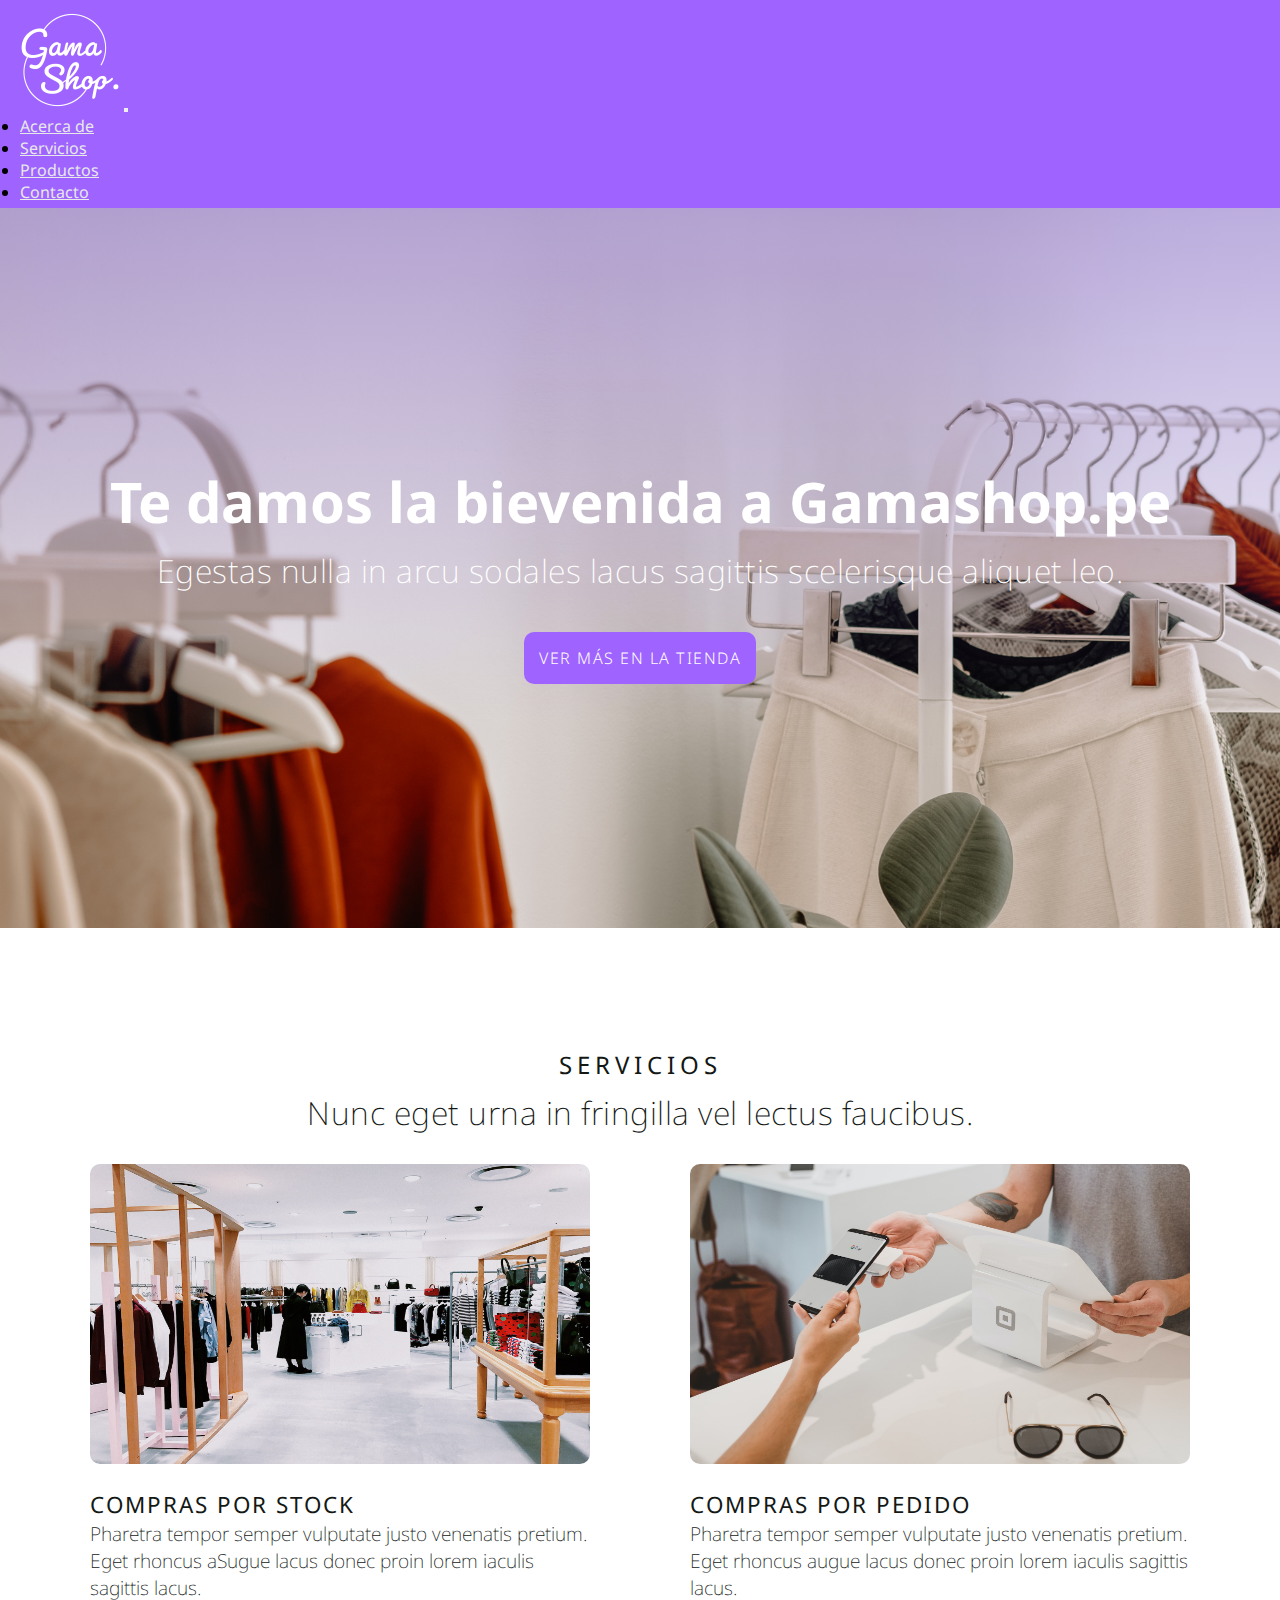
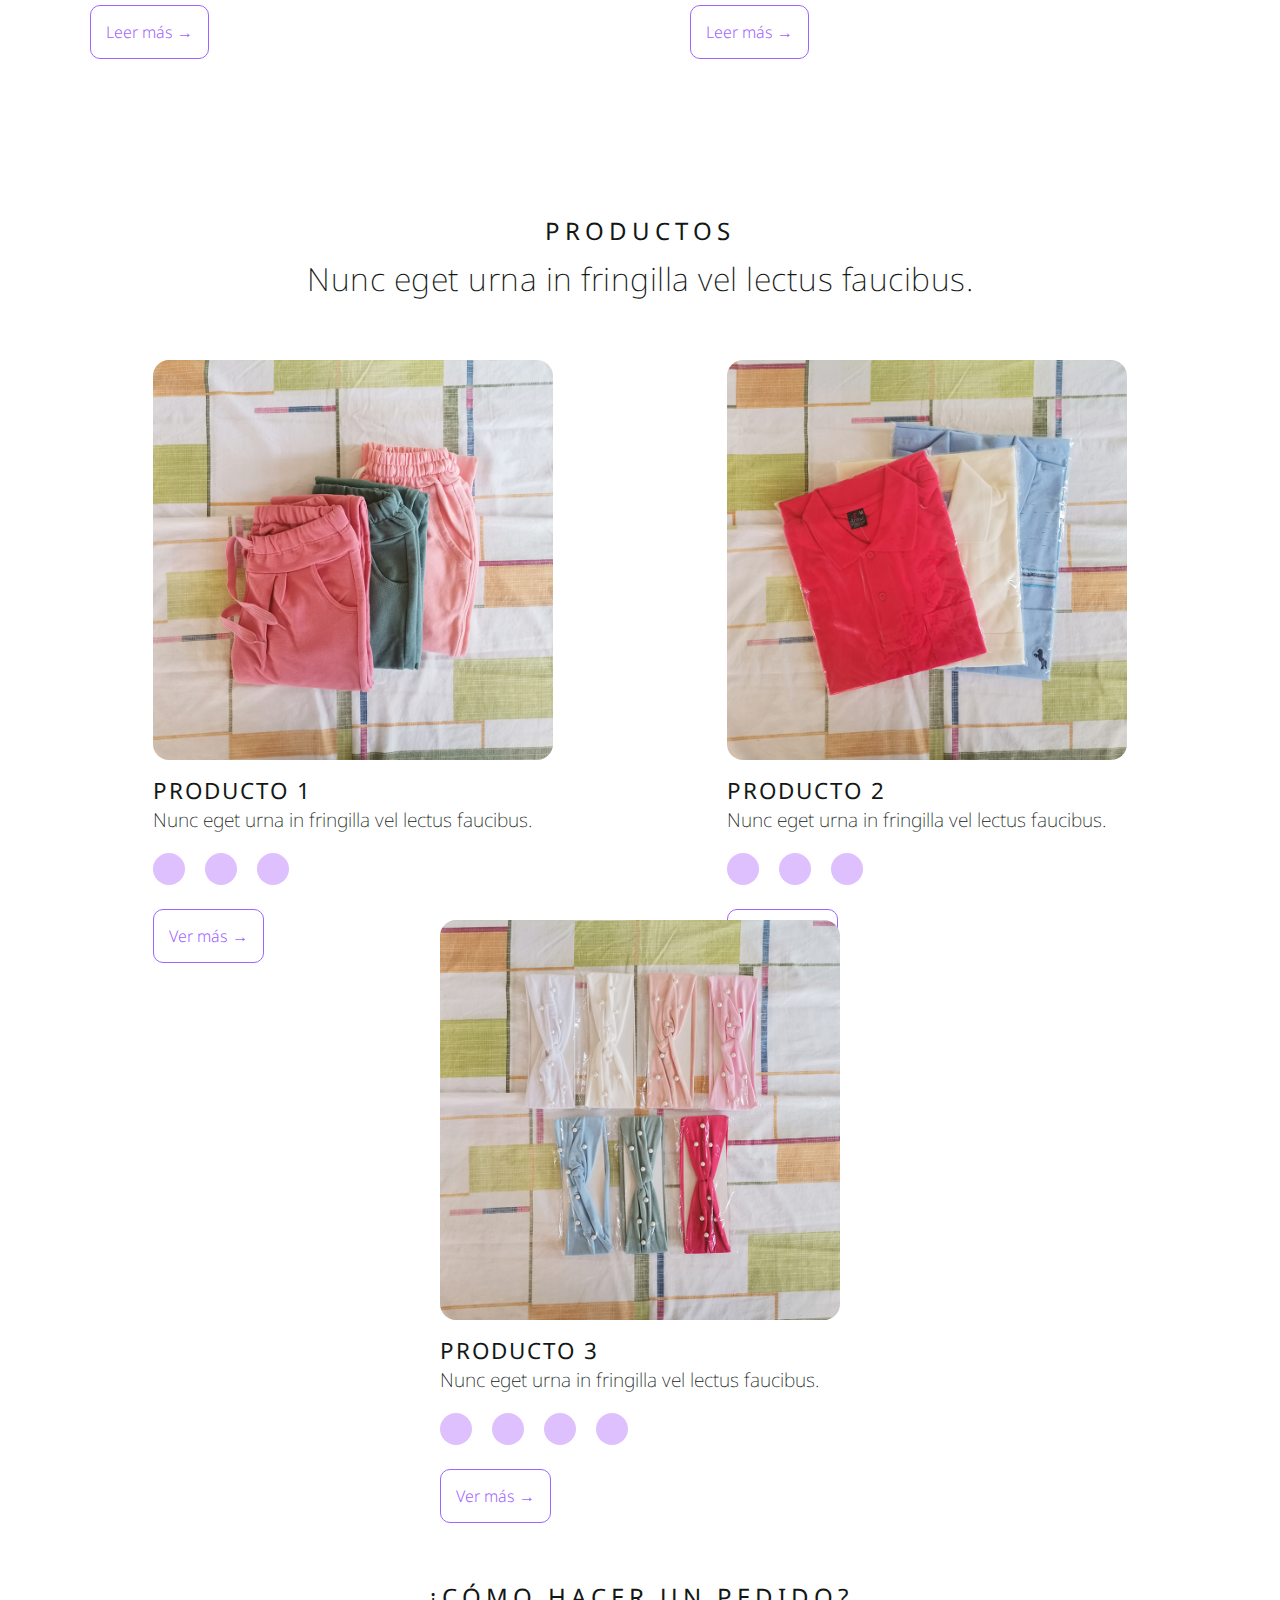
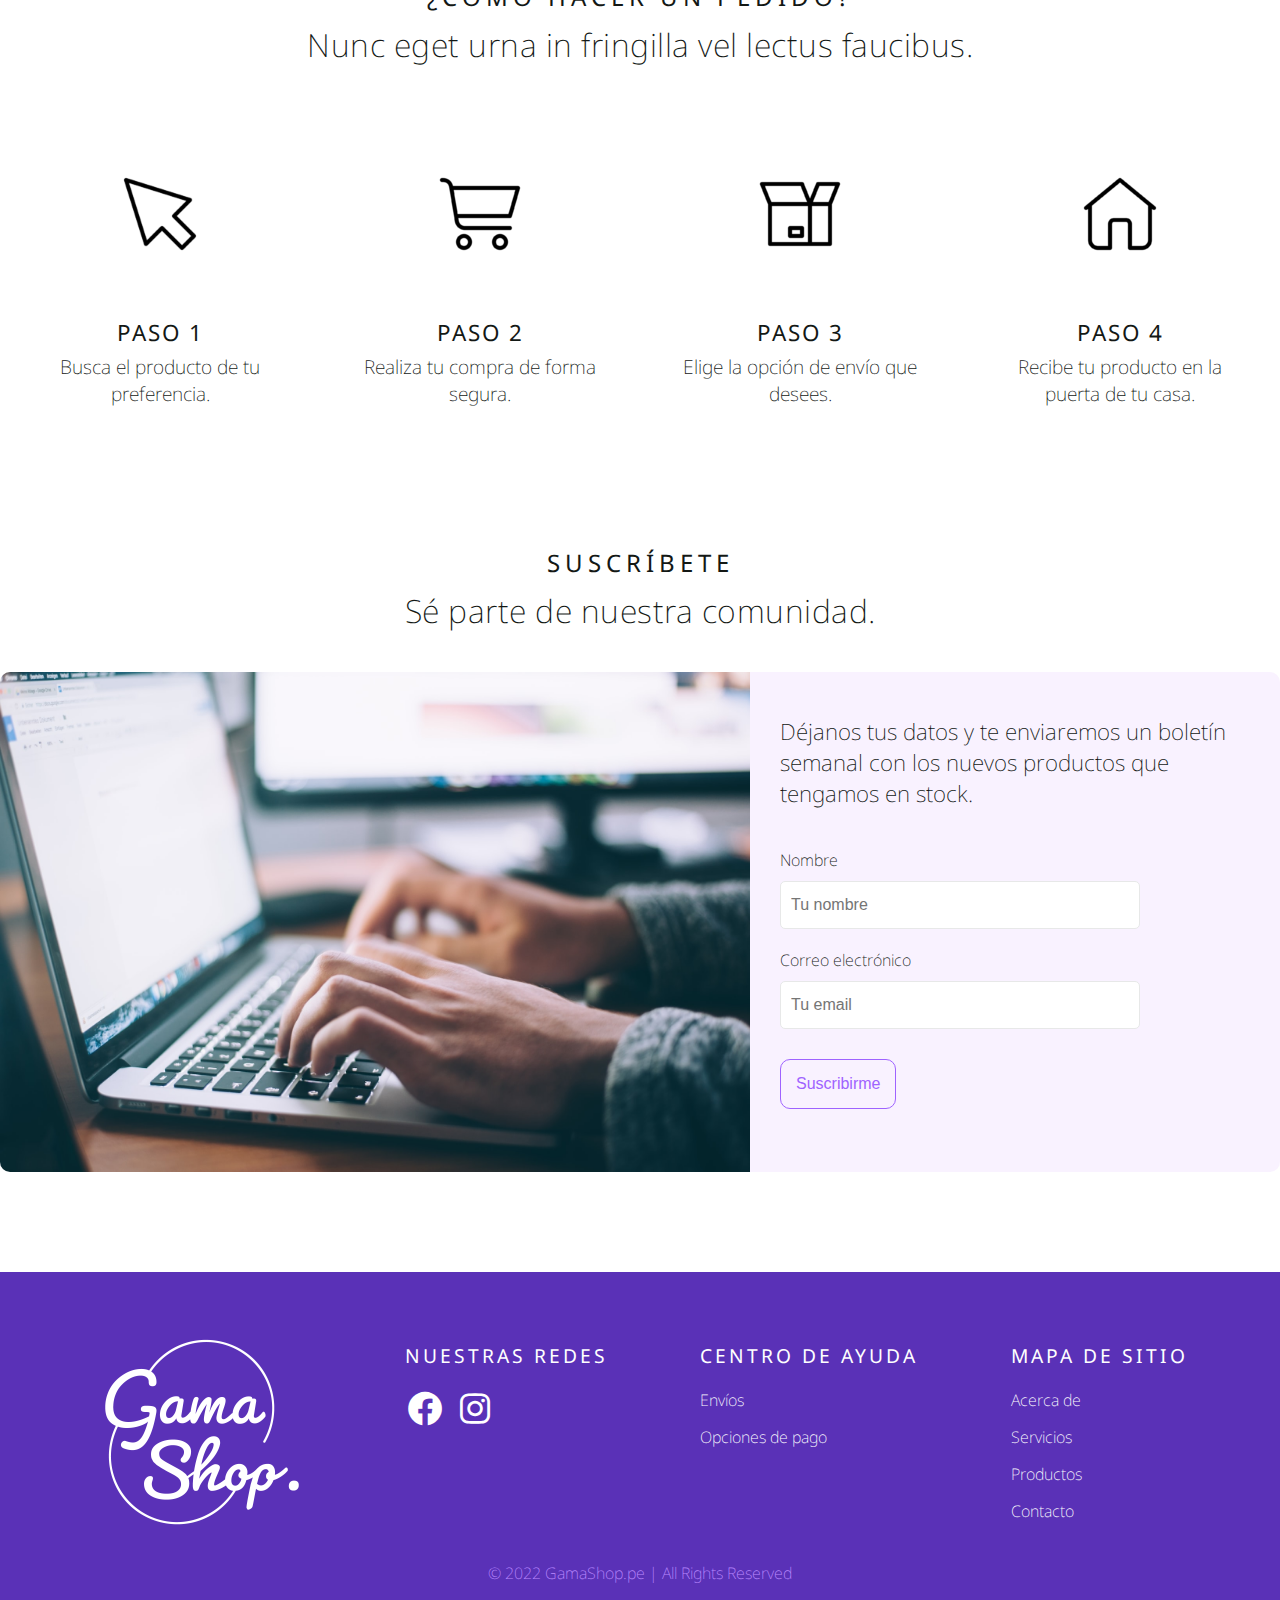
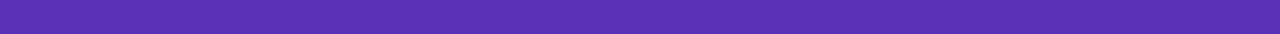
==== commit 9be38f67: "ajustes de imagenes en el html y css" ====
--- a/index.html
+++ b/index.html
@@ -5,11 +5,22 @@
     <meta http-equiv="X-UA-Compatible" content="IE=edge" />
     <meta name="viewport" content="width=device-width, initial-scale=1.0" />
     <!-- KEYWORDS -->
-    <meta name="keywords" content="tienda, online, ropa, accesorios, prendas, indumentaria, medias, pantalones, camisas">
+    <meta
+      name="keywords"
+      content="tienda, online, ropa, accesorios, prendas, indumentaria, medias, pantalones, camisas"
+    />
     <!-- DESCRIPTION-->
-    <meta name="description" content="Encuentra variedad de ropa de temporada, accesorios y más en un solo lugar. Hacemos envíos dentro de Lima Metropolitana.">
+    <meta
+      name="description"
+      content="Encuentra variedad de ropa de temporada, accesorios y más en un solo lugar. Hacemos envíos dentro de Lima Metropolitana."
+    />
     <!-- FAVICON -->
-    <link rel="shortcut icon" href="./img/favicon-gamashop.png" type="png" sizes="192px"/>
+    <link
+      rel="shortcut icon"
+      href="./img/favicon-gamashop.png"
+      type="png"
+      sizes="192px"
+    />
     <!-- ANIMATIONS -->
     <link
       rel="stylesheet"
@@ -28,7 +39,7 @@
       crossorigin="anonymous"
     />
     <!-- MY CSS -->
-    <link rel="stylesheet" href="./css/estilos.css">
+    <link rel="stylesheet" href="./css/estilos.css" />
     <!-- <link rel="stylesheet" href="./css/style.css"/> -->
     <title>Gamashop.pe | Tienda Online</title>
   </head>
@@ -56,18 +67,25 @@
                 <a
                   class="nav-link"
                   aria-current="page"
-                  href="./pages/about.html" target="_blank"
+                  href="./pages/about.html"
+                  target="_self"
                   >Acerca de</a
                 >
               </li>
               <li class="nav-item">
-                <a class="nav-link" href="./pages/services.html" target="_blank">Servicios</a>
+                <a class="nav-link" href="./pages/services.html" target="_self"
+                  >Servicios</a
+                >
               </li>
               <li class="nav-item">
-                <a class="nav-link" href="./pages/products.html" target="_blank">Productos</a>
+                <a class="nav-link" href="./pages/products.html" target="_self"
+                  >Productos</a
+                >
               </li>
               <li class="nav-item">
-                <a class="nav-link" href="./pages/contact.html" target="_blank">Contacto</a>
+                <a class="nav-link" href="./pages/contact.html" target="_self"
+                  >Contacto</a
+                >
               </li>
             </ul>
           </div>
@@ -91,23 +109,29 @@
         <h2>Nunc eget urna in fringilla vel lectus faucibus.</h2>
         <div class="servicios-tipos">
           <div>
-            <img src="./img/home-service1.jpg" alt="servicio de compras por stock" />
+            <img
+              src="./img/home-service1.jpg"
+              alt="servicio de compras por stock"
+            />
             <h4>Compras por stock</h4>
             <p>
               Pharetra tempor semper vulputate justo venenatis pretium. Eget
               rhoncus aSugue lacus donec proin lorem iaculis sagittis lacus.
             </p>
-            <a href="./pages/services.html" target="_blank">Leer más →</a>
-          </div>
-
-          <div>
-            <img src="./img/home-service2.jpg" alt="servicio de compras por pedido" />
+            <a href="./pages/services.html" target="_self">Leer más →</a>
+          </div>
+
+          <div>
+            <img
+              src="./img/home-service2.jpg"
+              alt="servicio de compras por pedido"
+            />
             <h4>Compras por pedido</h4>
             <p>
               Pharetra tempor semper vulputate justo venenatis pretium. Eget
               rhoncus augue lacus donec proin lorem iaculis sagittis lacus.
             </p>
-            <a href="./pages/services.html" target="_blank">Leer más →</a>
+            <a href="./pages/services.html" target="_self">Leer más →</a>
           </div>
         </div>
       </section>
@@ -119,7 +143,10 @@
         <div class="productos-contenedor">
           <div class="productos-varios">
             <div>
-              <img src="./img/img-producto-1.jpg" alt="joggers sport para mujer" />
+              <img
+                src="./img/img-producto-1B.jpg"
+                alt="joggers sport para mujer"
+              />
               <h4>Producto 1</h4>
               <p>Nunc eget urna in fringilla vel lectus faucibus.</p>
             </div>
@@ -130,12 +157,15 @@
               <div class="circle"></div>
             </div>
 
-            <a href="./pages/products.html" target="_blank">Ver más →</a>
+            <a href="./pages/products.html" target="_self">Ver más →</a>
           </div>
 
           <div class="productos-varios">
             <div>
-              <img src="./img/img-producto-2.jpg" alt="polos cuello camisero para hombre" />
+              <img
+                src="./img/img-producto-2B.jpg"
+                alt="polos cuello camisero para hombre"
+              />
               <h4>Producto 2</h4>
               <p>Nunc eget urna in fringilla vel lectus faucibus.</p>
             </div>
@@ -146,12 +176,12 @@
               <div class="circle"></div>
             </div>
 
-            <a href="./pages/products.html" target="_blank">Ver más →</a>
+            <a href="./pages/products.html" target="_self">Ver más →</a>
           </div>
 
           <div class="productos-varios">
             <div>
-              <img src="./img/img-producto-3.jpg" alt="vinchas para cabello" />
+              <img src="./img/img-producto-3B.jpg" alt="vinchas para cabello" />
               <h4>Producto 3</h4>
               <p>Nunc eget urna in fringilla vel lectus faucibus.</p>
             </div>
@@ -163,7 +193,7 @@
               <div class="circle"></div>
             </div>
 
-            <a href="./pages/products.html" target="_blank">Ver más →</a>
+            <a href="./pages/products.html" target="_self">Ver más →</a>
           </div>
         </div>
       </section>
@@ -179,7 +209,10 @@
             <p>Busca el producto de tu preferencia.</p>
           </div>
           <div>
-            <img src="./img/shopping-cart.png" alt="icono de carrito de compra" />
+            <img
+              src="./img/shopping-cart.png"
+              alt="icono de carrito de compra"
+            />
             <h4>Paso 2</h4>
             <p>Realiza tu compra de forma segura.</p>
           </div>
@@ -201,7 +234,10 @@
         <h2>Sé parte de nuestra comunidad.</h2>
 
         <div class="suscribir-bloque">
-          <img src="./img/home-subscribe-2.jpg" alt="suscríbete a nuestra comunidad" />
+          <img
+            src="./img/home-subscribe.jpg"
+            alt="suscríbete a nuestra comunidad"
+          />
 
           <div class="suscribir-formu">
             <p>
@@ -211,12 +247,22 @@
             <form action="" method="" enctype="">
               <div>
                 <label for="nombre">Nombre</label>
-                <input type="text" id="nombre" placeholder="Tu nombre" required/>
+                <input
+                  type="text"
+                  id="nombre"
+                  placeholder="Tu nombre"
+                  required
+                />
               </div>
 
               <div>
                 <label for="correo">Correo electrónico</label>
-                <input type="email" id="correo" placeholder="Tu email" required/>
+                <input
+                  type="email"
+                  id="correo"
+                  placeholder="Tu email"
+                  required
+                />
               </div>
 
               <div>
@@ -241,7 +287,10 @@
                 ></a>
               </li>
               <li>
-                <a href="https://www.instagram.com/gama.shop.pe" target="_blank">
+                <a
+                  href="https://www.instagram.com/gama.shop.pe"
+                  target="_blank"
+                >
                   <i class="bx bxl-instagram bx-tada-hover"></i
                 ></a>
               </li>
--- a/css/estilos.css
+++ b/css/estilos.css
@@ -193,9 +193,10 @@
       margin: 20px 20px; }
       .productos .productos-contenedor .productos-varios div img {
         width: 400px;
-        height: 300px;
+        height: 100%;
+        object-fit: contain;
         margin-bottom: 10px;
-        border-radius: 10px; }
+        border-radius: 16px; }
       .productos .productos-contenedor .productos-varios div h4 {
         font-size: 1.4rem;
         font-weight: 400;
@@ -486,14 +487,15 @@
     padding-bottom: 50px; }
     .gallery .gallery-content .gallery-products {
       width: 400px;
-      height: 520px;
+      height: 650px;
       margin: 20px 20px;
       color: #131815; }
       .gallery .gallery-content .gallery-products div img {
         width: 400px;
-        height: 300px;
+        height: 100%;
+        object-fit: contain;
         margin-bottom: 10px;
-        border-radius: 10px; }
+        border-radius: 16px; }
       .gallery .gallery-content .gallery-products div h4 {
         font-size: 1.4rem;
         font-weight: 400;
@@ -684,12 +686,12 @@
     margin: 0px 34px; }
   .productos .productos-contenedor .productos-varios {
     width: 350px;
-    height: 450px;
+    height: 550px;
     padding: 0px 25px;
     margin: 20px 0px; }
   .productos .productos-contenedor .productos-varios div img {
     width: 300px;
-    height: 200px; }
+    height: 100%; }
   .productos .productos-contenedor .productos-varios a {
     font-size: 1rem;
     font-weight: 300;
@@ -803,12 +805,12 @@
     flex-wrap: wrap; }
   .gallery .gallery-content .gallery-products {
     width: 350px;
-    height: 450px;
+    height: 550px;
     padding: 0px 25px;
     margin: 20px 0px; }
   .gallery .gallery-content .gallery-products div img {
     width: 300px;
-    height: 200px; }
+    height: 100%; }
   .gallery .gallery-content .gallery-products a {
     font-size: 1rem;
     font-weight: 300;
@@ -895,11 +897,11 @@
     justify-content: center; }
   .productos .productos-contenedor .productos-varios {
     width: 450px;
-    height: 500px;
+    height: 600px;
     margin: 40px 20px; }
   .productos .productos-contenedor .productos-varios div img {
     width: 400px;
-    height: 300px; }
+    height: 100%; }
   .pedidos {
     margin-top: 60px; }
   .pedidos h2 {
@@ -1031,11 +1033,11 @@
     justify-content: center; }
   .gallery .gallery-content .gallery-products {
     width: 450px;
-    height: 500px;
+    height: 600px;
     margin: 40px 20px; }
   .gallery .gallery-content .gallery-products div img {
     width: 400px;
-    height: 300px; }
+    height: 100%; }
   /*contact*/
   .intro-contact {
     flex-direction: column; }
@@ -1128,7 +1130,7 @@
     justify-content: center; }
   .productos .productos-contenedor .productos-varios {
     width: 400px;
-    height: 500px;
+    height: 600px;
     margin: 30px 0px; }
   .productos .productos-contenedor .productos-varios div img {
     width: 350px;
@@ -1288,7 +1290,7 @@
     padding-top: 0px; }
   .gallery .gallery-content .gallery-products {
     width: 400px;
-    height: 500px;
+    height: 600px;
     margin: 30px 0px; }
   .gallery .gallery-content .gallery-products div img {
     width: 350px;
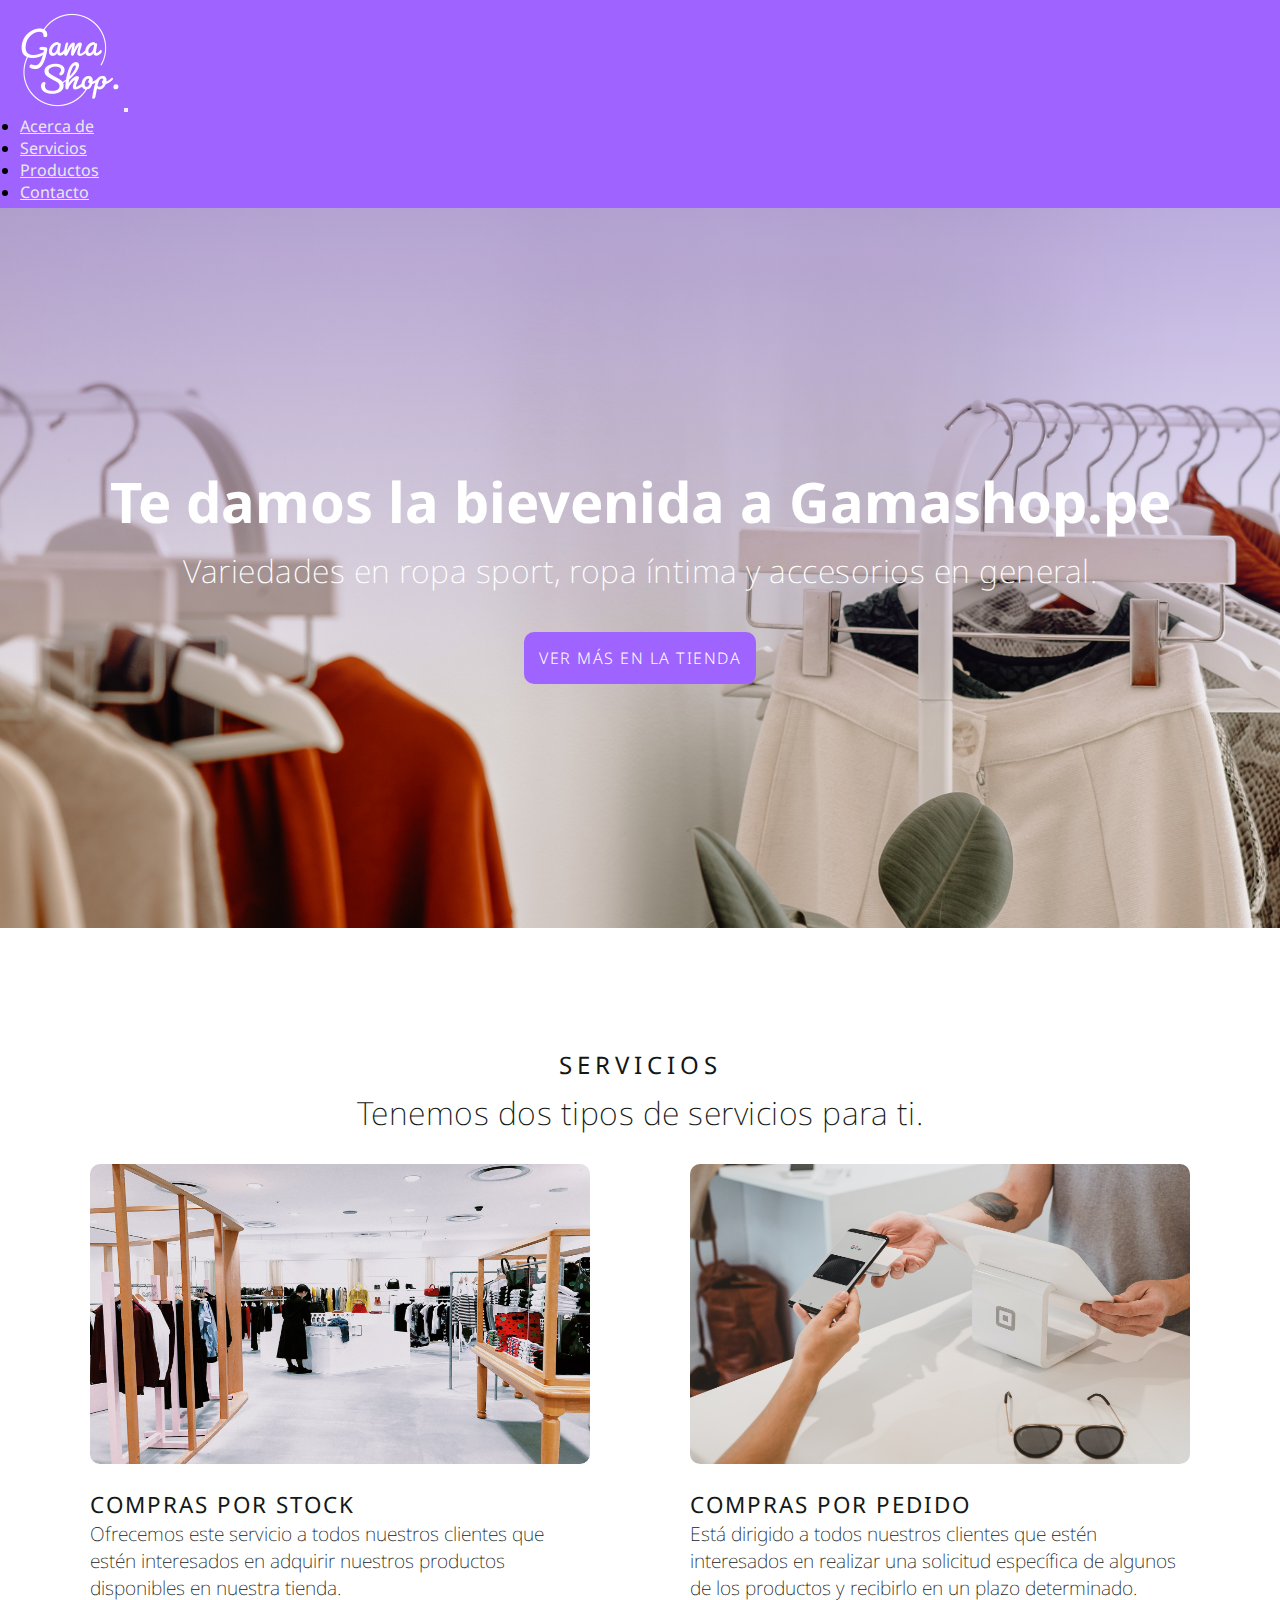
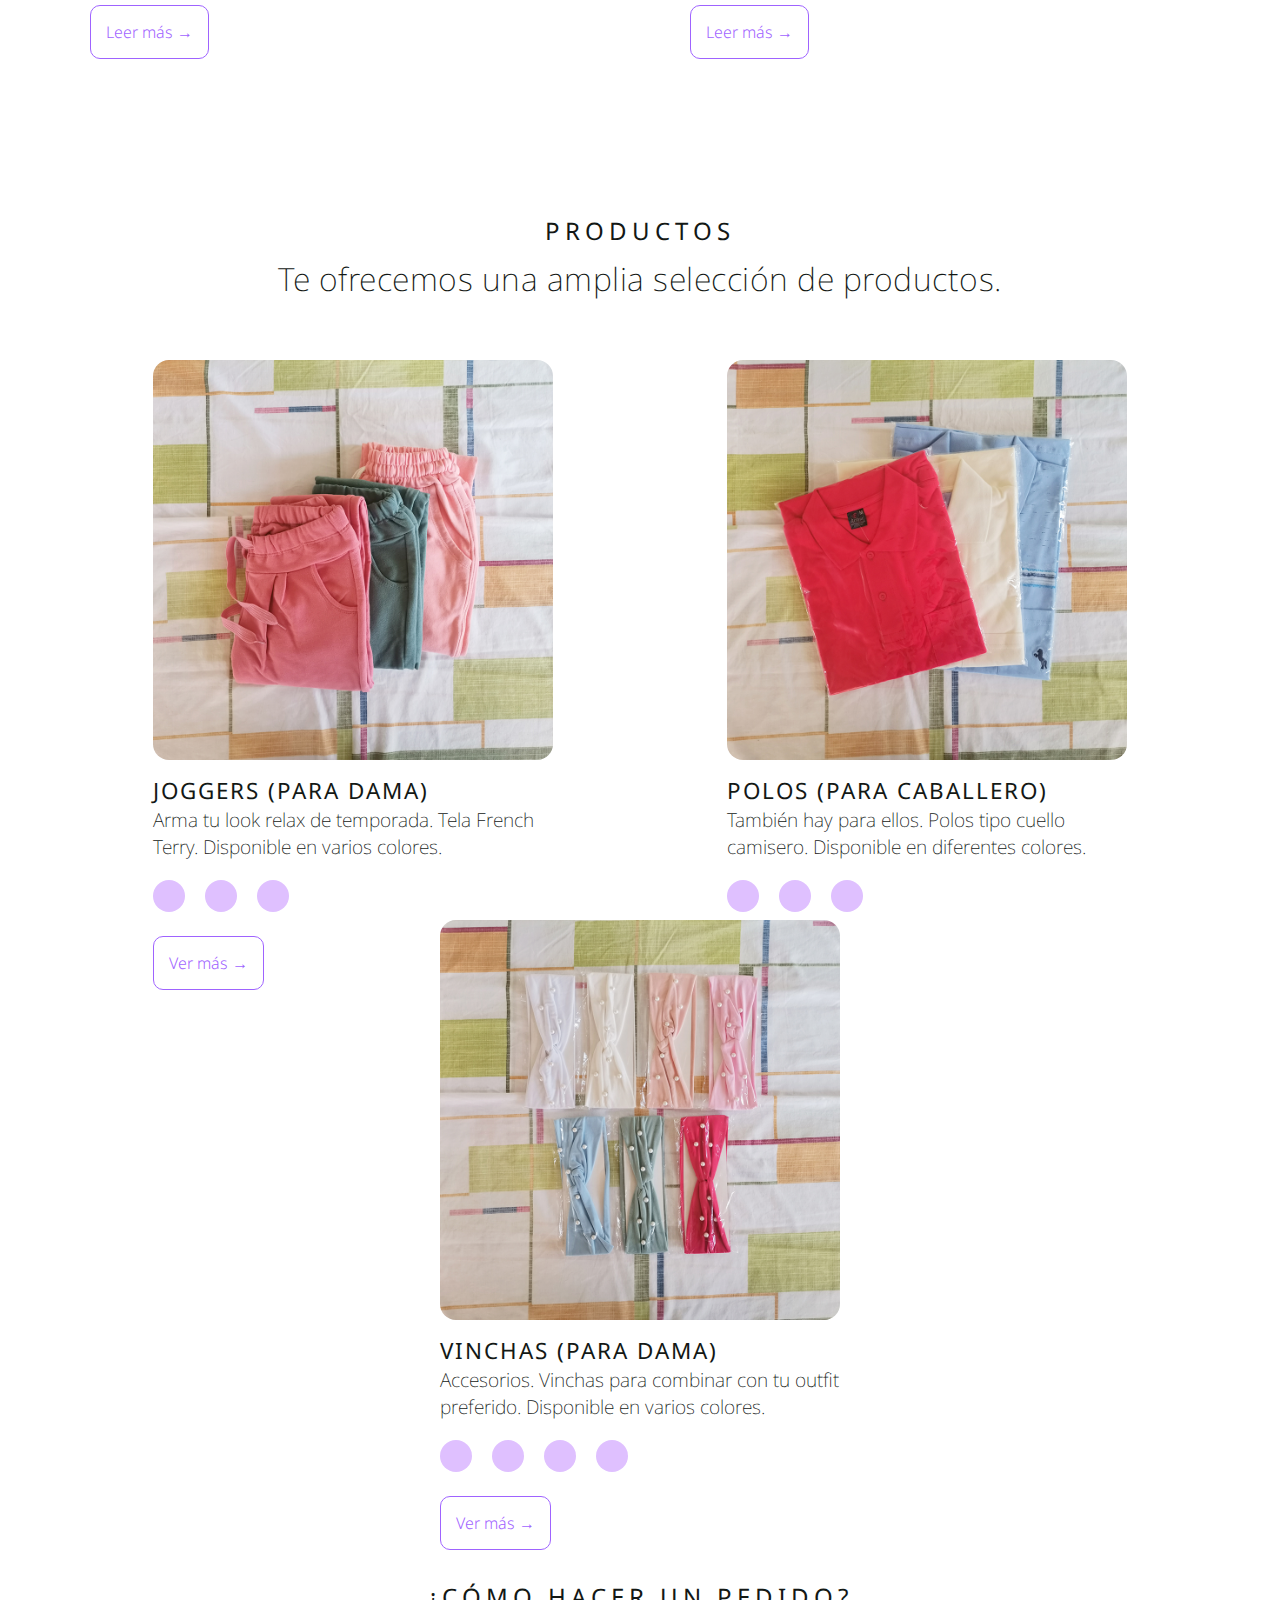
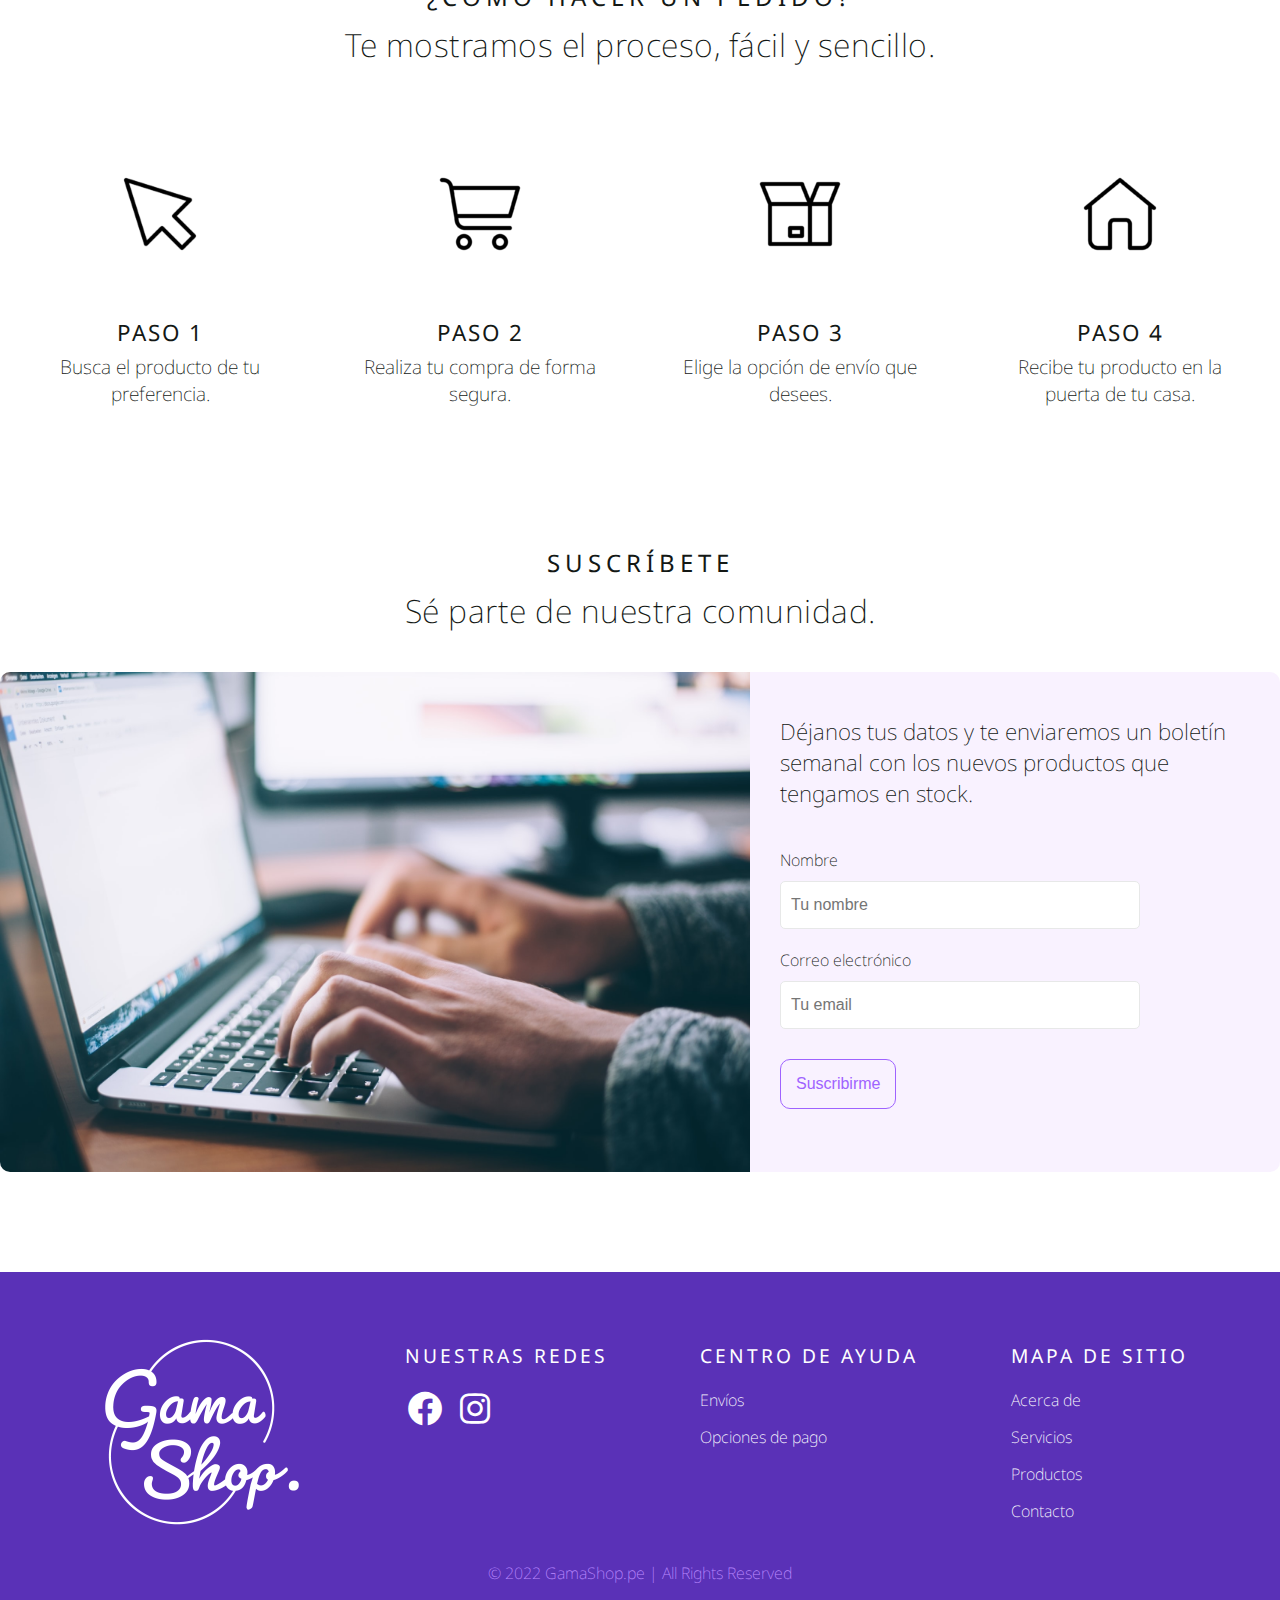
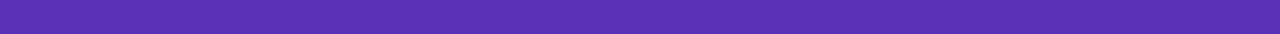
==== commit 17be9708: "sustituyendo Lorem Ipsum por texto real" ====
--- a/index.html
+++ b/index.html
@@ -99,14 +99,14 @@
           Te damos la bievenida a Gamashop.pe
         </h1>
         <p>
-          Egestas nulla in arcu sodales lacus sagittis scelerisque aliquet leo.
+          Variedades en ropa sport, ropa íntima y accesorios en general.
         </p>
         <a href="#">VER MÁS EN LA TIENDA</a>
       </section>
 
       <section class="servicios">
         <h3>Servicios</h3>
-        <h2>Nunc eget urna in fringilla vel lectus faucibus.</h2>
+        <h2>Tenemos dos tipos de servicios para ti.</h2>
         <div class="servicios-tipos">
           <div>
             <img
@@ -115,8 +115,7 @@
             />
             <h4>Compras por stock</h4>
             <p>
-              Pharetra tempor semper vulputate justo venenatis pretium. Eget
-              rhoncus aSugue lacus donec proin lorem iaculis sagittis lacus.
+              Ofrecemos este servicio a todos nuestros clientes que estén interesados en adquirir nuestros productos disponibles en nuestra tienda.
             </p>
             <a href="./pages/services.html" target="_self">Leer más →</a>
           </div>
@@ -128,8 +127,7 @@
             />
             <h4>Compras por pedido</h4>
             <p>
-              Pharetra tempor semper vulputate justo venenatis pretium. Eget
-              rhoncus augue lacus donec proin lorem iaculis sagittis lacus.
+              Está dirigido a todos nuestros clientes que estén interesados en realizar una solicitud específica de algunos de los productos y recibirlo en un plazo determinado.
             </p>
             <a href="./pages/services.html" target="_self">Leer más →</a>
           </div>
@@ -138,7 +136,7 @@
 
       <section class="productos">
         <h3>Productos</h3>
-        <h2>Nunc eget urna in fringilla vel lectus faucibus.</h2>
+        <h2>Te ofrecemos una amplia selección de productos.</h2>
 
         <div class="productos-contenedor">
           <div class="productos-varios">
@@ -147,8 +145,8 @@
                 src="./img/img-producto-1B.jpg"
                 alt="joggers sport para mujer"
               />
-              <h4>Producto 1</h4>
-              <p>Nunc eget urna in fringilla vel lectus faucibus.</p>
+              <h4>Joggers (para dama)</h4>
+              <p>Arma tu look relax de temporada. Tela French Terry. Disponible en varios colores.</p>
             </div>
 
             <div class="content-circle">
@@ -166,8 +164,8 @@
                 src="./img/img-producto-2B.jpg"
                 alt="polos cuello camisero para hombre"
               />
-              <h4>Producto 2</h4>
-              <p>Nunc eget urna in fringilla vel lectus faucibus.</p>
+              <h4>Polos (para caballero)</h4>
+              <p>También hay para ellos. Polos tipo cuello camisero. Disponible en diferentes colores.</p>
             </div>
 
             <div class="content-circle">
@@ -182,8 +180,8 @@
           <div class="productos-varios">
             <div>
               <img src="./img/img-producto-3B.jpg" alt="vinchas para cabello" />
-              <h4>Producto 3</h4>
-              <p>Nunc eget urna in fringilla vel lectus faucibus.</p>
+              <h4>Vinchas (para dama)</h4>
+              <p>Accesorios. Vinchas para combinar con tu outfit preferido. Disponible en varios colores.</p>
             </div>
 
             <div class="content-circle">
@@ -200,7 +198,7 @@
 
       <section class="pedidos">
         <h3>¿Cómo hacer un pedido?</h3>
-        <h2>Nunc eget urna in fringilla vel lectus faucibus.</h2>
+        <h2>Te mostramos el proceso, fácil y sencillo.</h2>
 
         <div class="pedidos-pasos">
           <div>
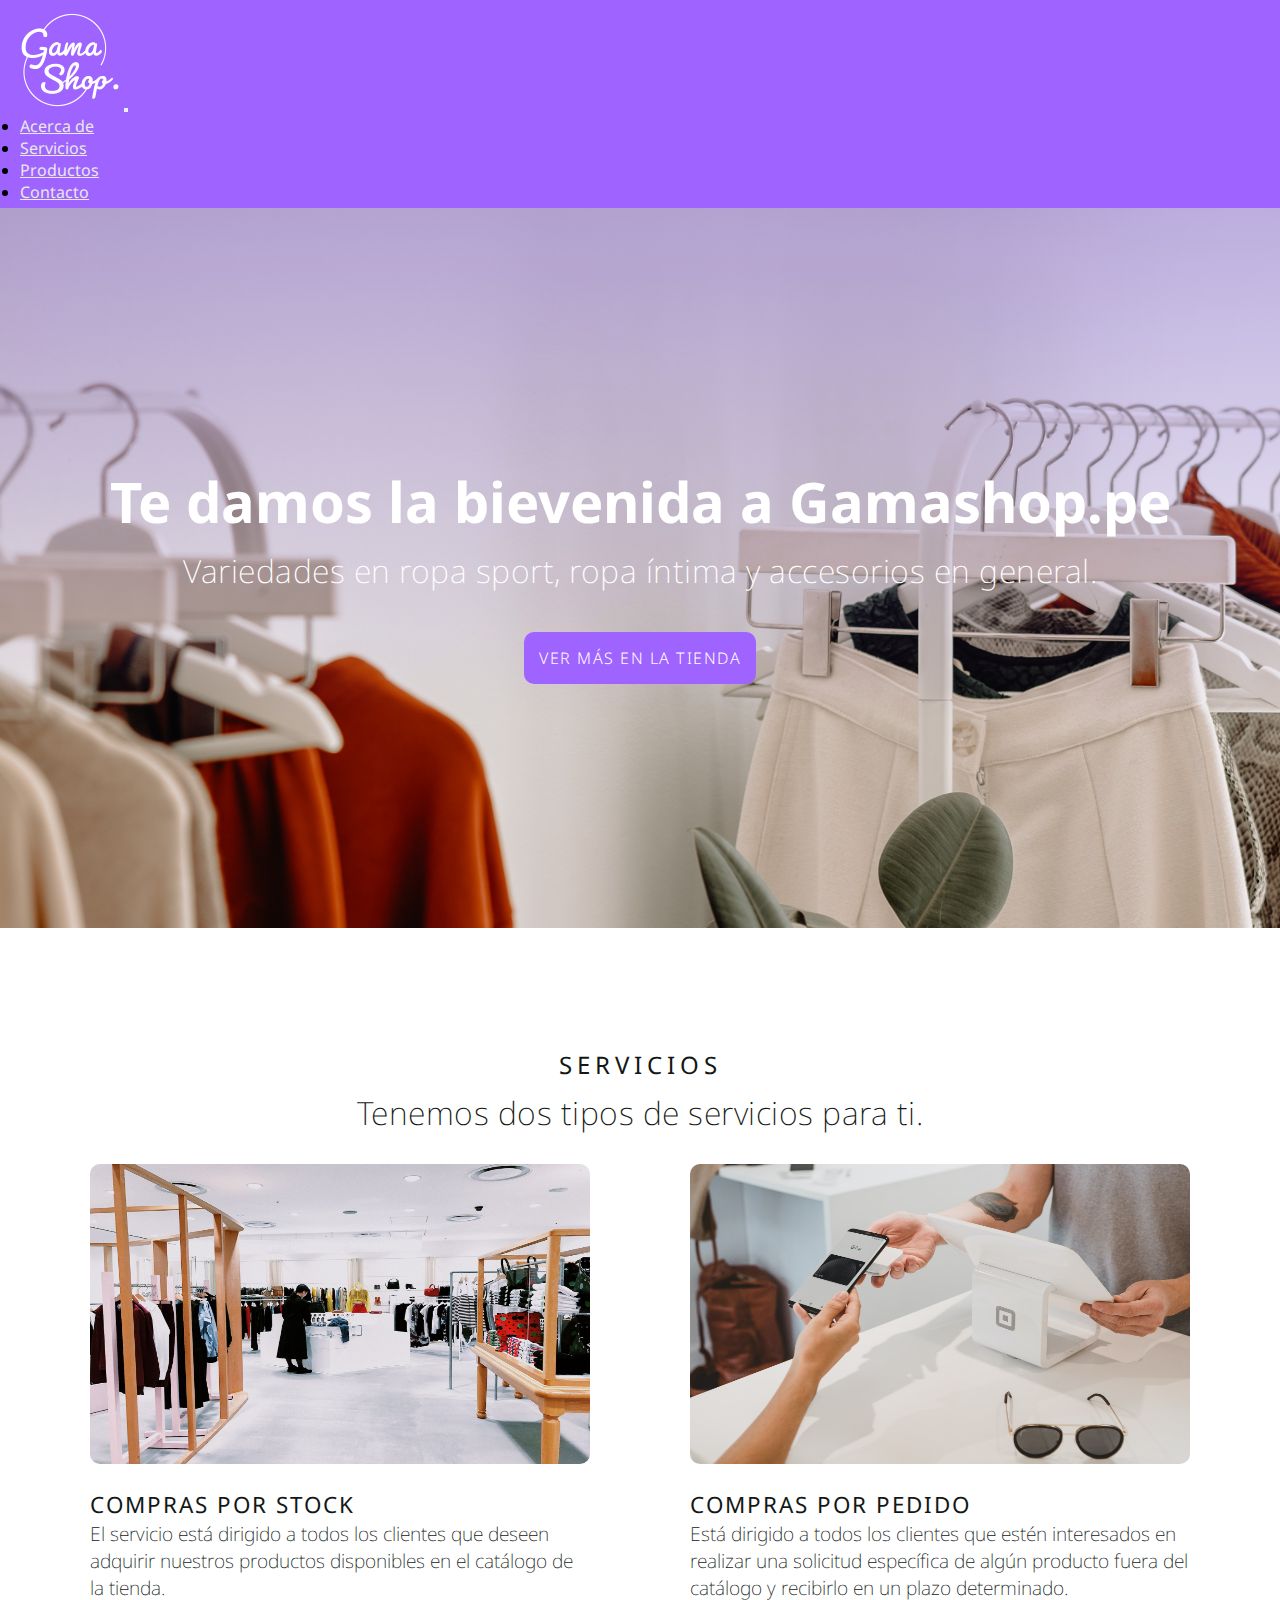
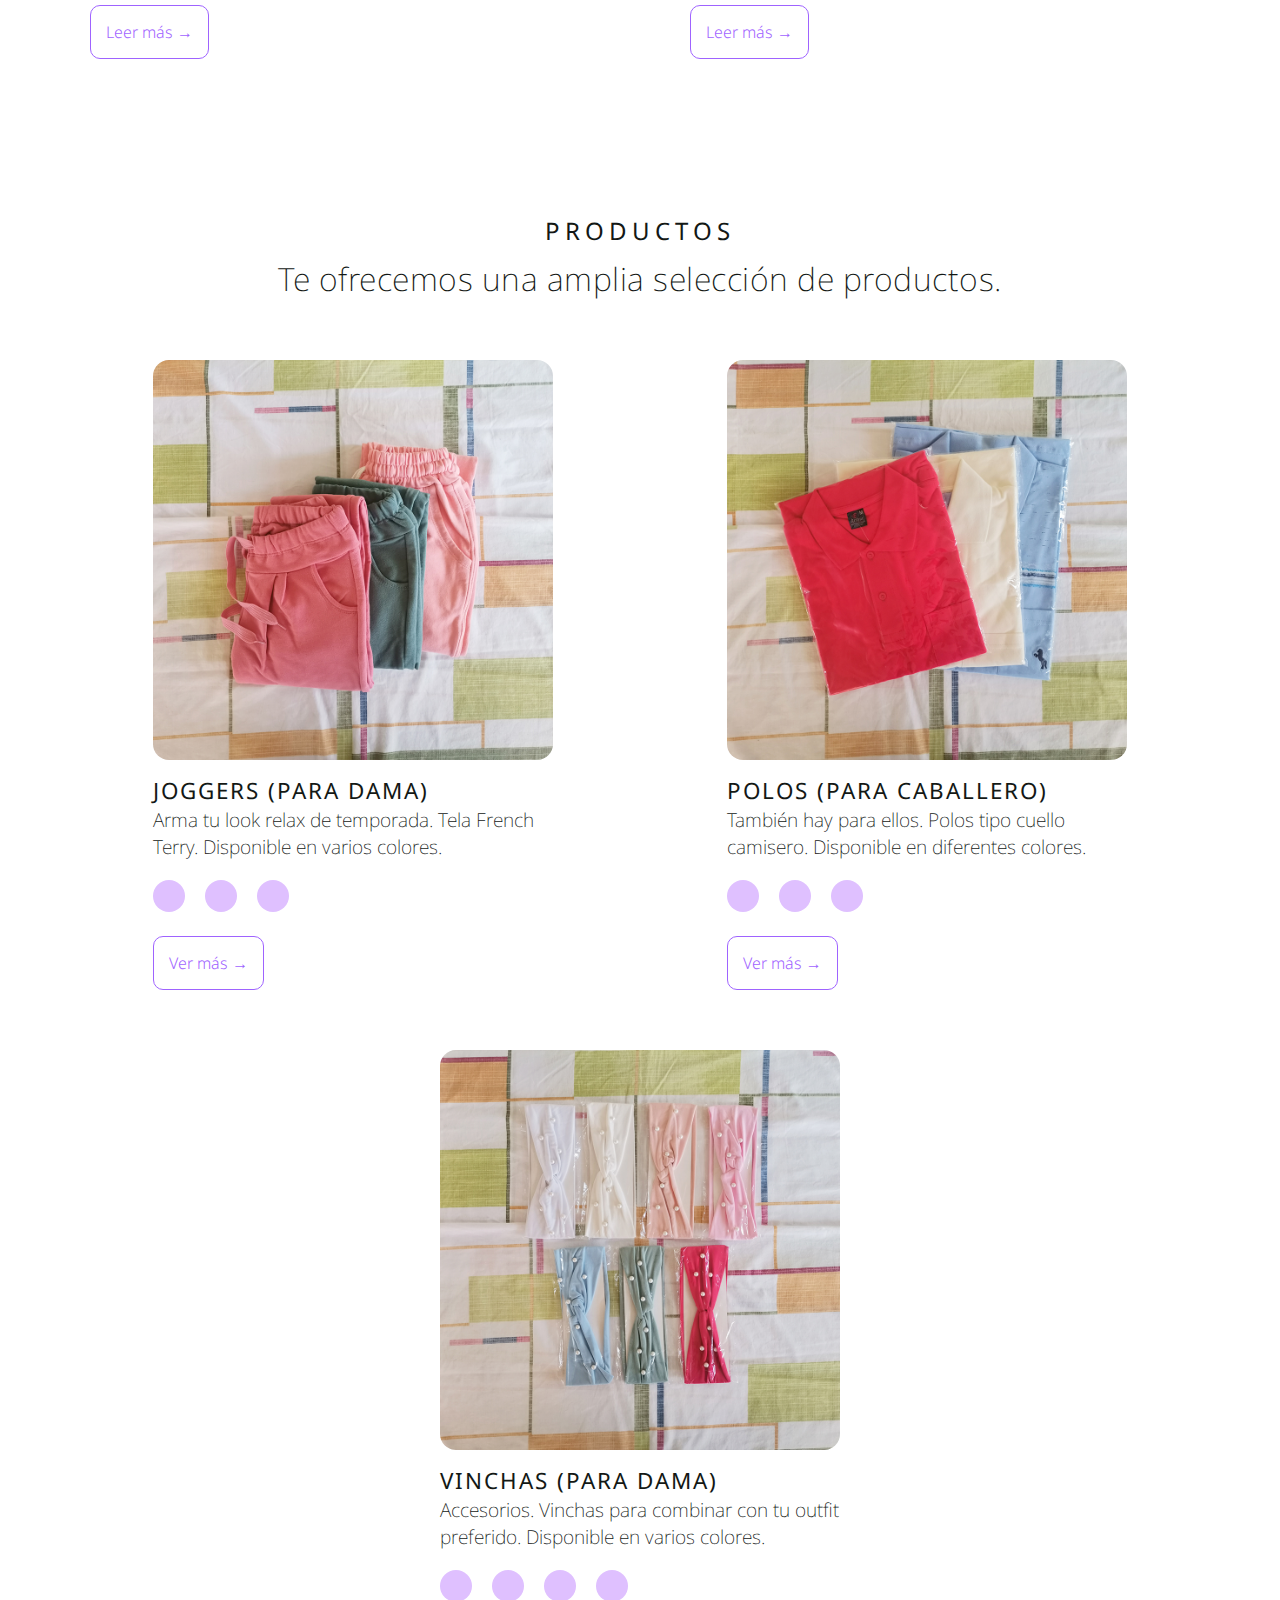
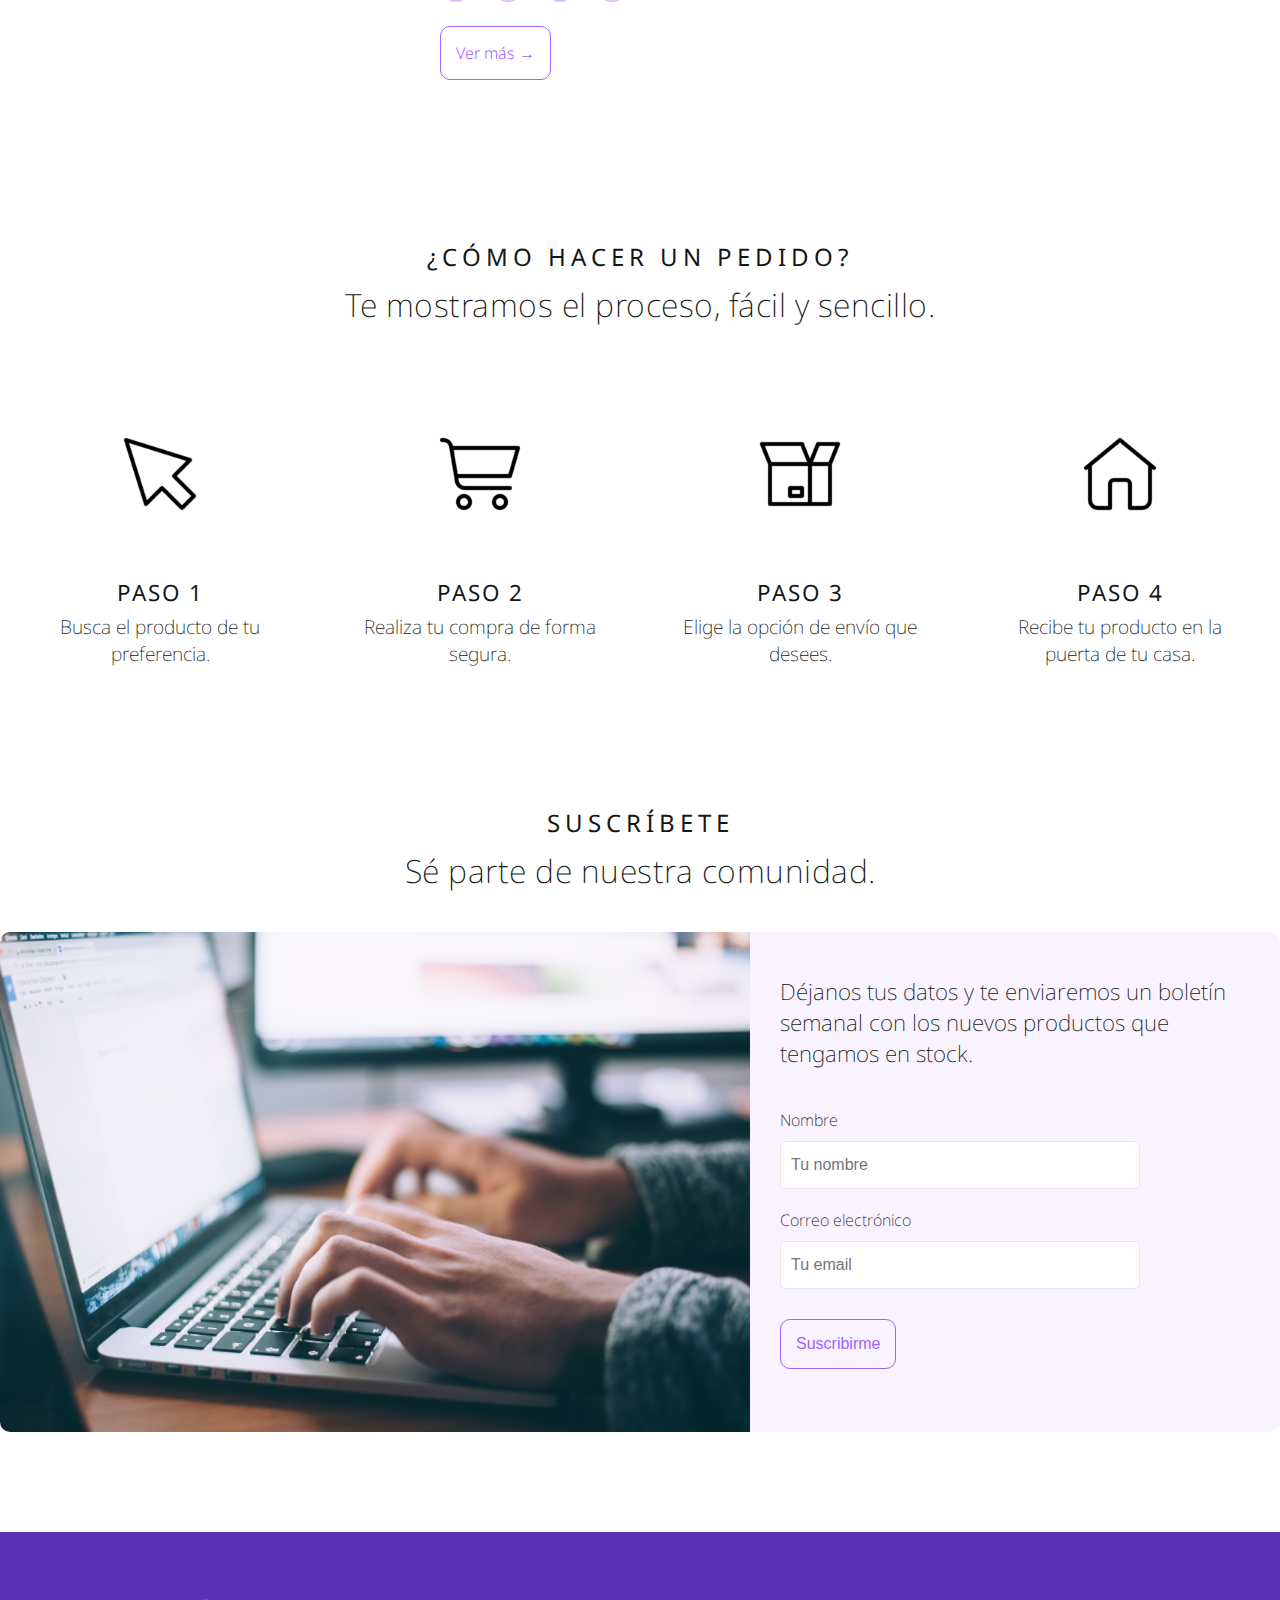
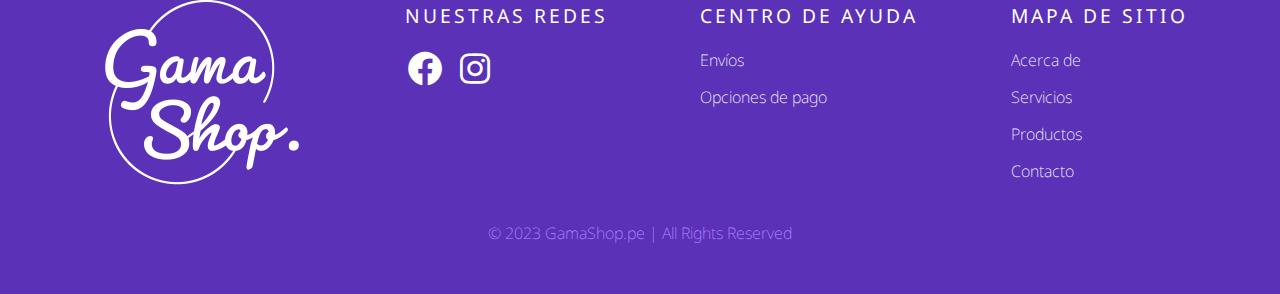
==== commit 70979c86: "nuevos ajustes del CSS usando SASS" ====
--- a/index.html
+++ b/index.html
@@ -115,7 +115,7 @@
             />
             <h4>Compras por stock</h4>
             <p>
-              Ofrecemos este servicio a todos nuestros clientes que estén interesados en adquirir nuestros productos disponibles en nuestra tienda.
+              El servicio está dirigido a todos los clientes que deseen adquirir nuestros productos disponibles en el catálogo de la tienda.
             </p>
             <a href="./pages/services.html" target="_self">Leer más →</a>
           </div>
@@ -127,7 +127,7 @@
             />
             <h4>Compras por pedido</h4>
             <p>
-              Está dirigido a todos nuestros clientes que estén interesados en realizar una solicitud específica de algunos de los productos y recibirlo en un plazo determinado.
+              Está dirigido a todos los clientes que estén interesados en realizar una solicitud específica de algún producto fuera del catálogo y recibirlo en un plazo determinado.
             </p>
             <a href="./pages/services.html" target="_self">Leer más →</a>
           </div>
@@ -312,7 +312,7 @@
           </ul>
         </div>
       </div>
-      <p>© 2022 GamaShop.pe | All Rights Reserved</p>
+      <p>© 2023 GamaShop.pe | All Rights Reserved</p>
     </footer>
     <script
       src="https://cdn.jsdelivr.net/npm/@popperjs/core@2.11.6/dist/umd/popper.min.js"
--- a/css/estilos.css
+++ b/css/estilos.css
@@ -189,7 +189,7 @@
     flex-wrap: wrap; }
     .productos .productos-contenedor .productos-varios {
       width: 400px;
-      height: 520px;
+      height: 650px;
       margin: 20px 20px; }
       .productos .productos-contenedor .productos-varios div img {
         width: 400px;
@@ -279,7 +279,6 @@
 .suscribir {
   text-align: center;
   margin-top: 100px;
-  margin-bottom: 100px;
   color: #131815; }
   .suscribir h3 {
     font-size: 1.5rem;
@@ -366,7 +365,6 @@
   width: 100%;
   height: 80vh;
   padding-top: 20px;
-  margin-bottom: 50px;
   color: #131815; }
   .generales h3 {
     font-size: 1.5rem;
@@ -483,8 +481,7 @@
     justify-content: space-evenly;
     align-items: center;
     flex-wrap: wrap;
-    color: #131815;
-    padding-bottom: 50px; }
+    color: #131815; }
     .gallery .gallery-content .gallery-products {
       width: 400px;
       height: 650px;
@@ -545,7 +542,7 @@
   justify-content: space-evenly;
   flex-wrap: wrap;
   align-items: flex-start;
-  padding: 50px 80px;
+  padding: 50px 80px 0px;
   width: 100%; }
   .contact-form form .mb-3 {
     font-weight: 200;
@@ -594,7 +591,8 @@
 footer {
   background-color: #5a31b7;
   padding: 50px 0px;
-  color: white; }
+  color: white;
+  margin-top: 100px; }
   footer .box {
     display: flex;
     align-items: flex-start;
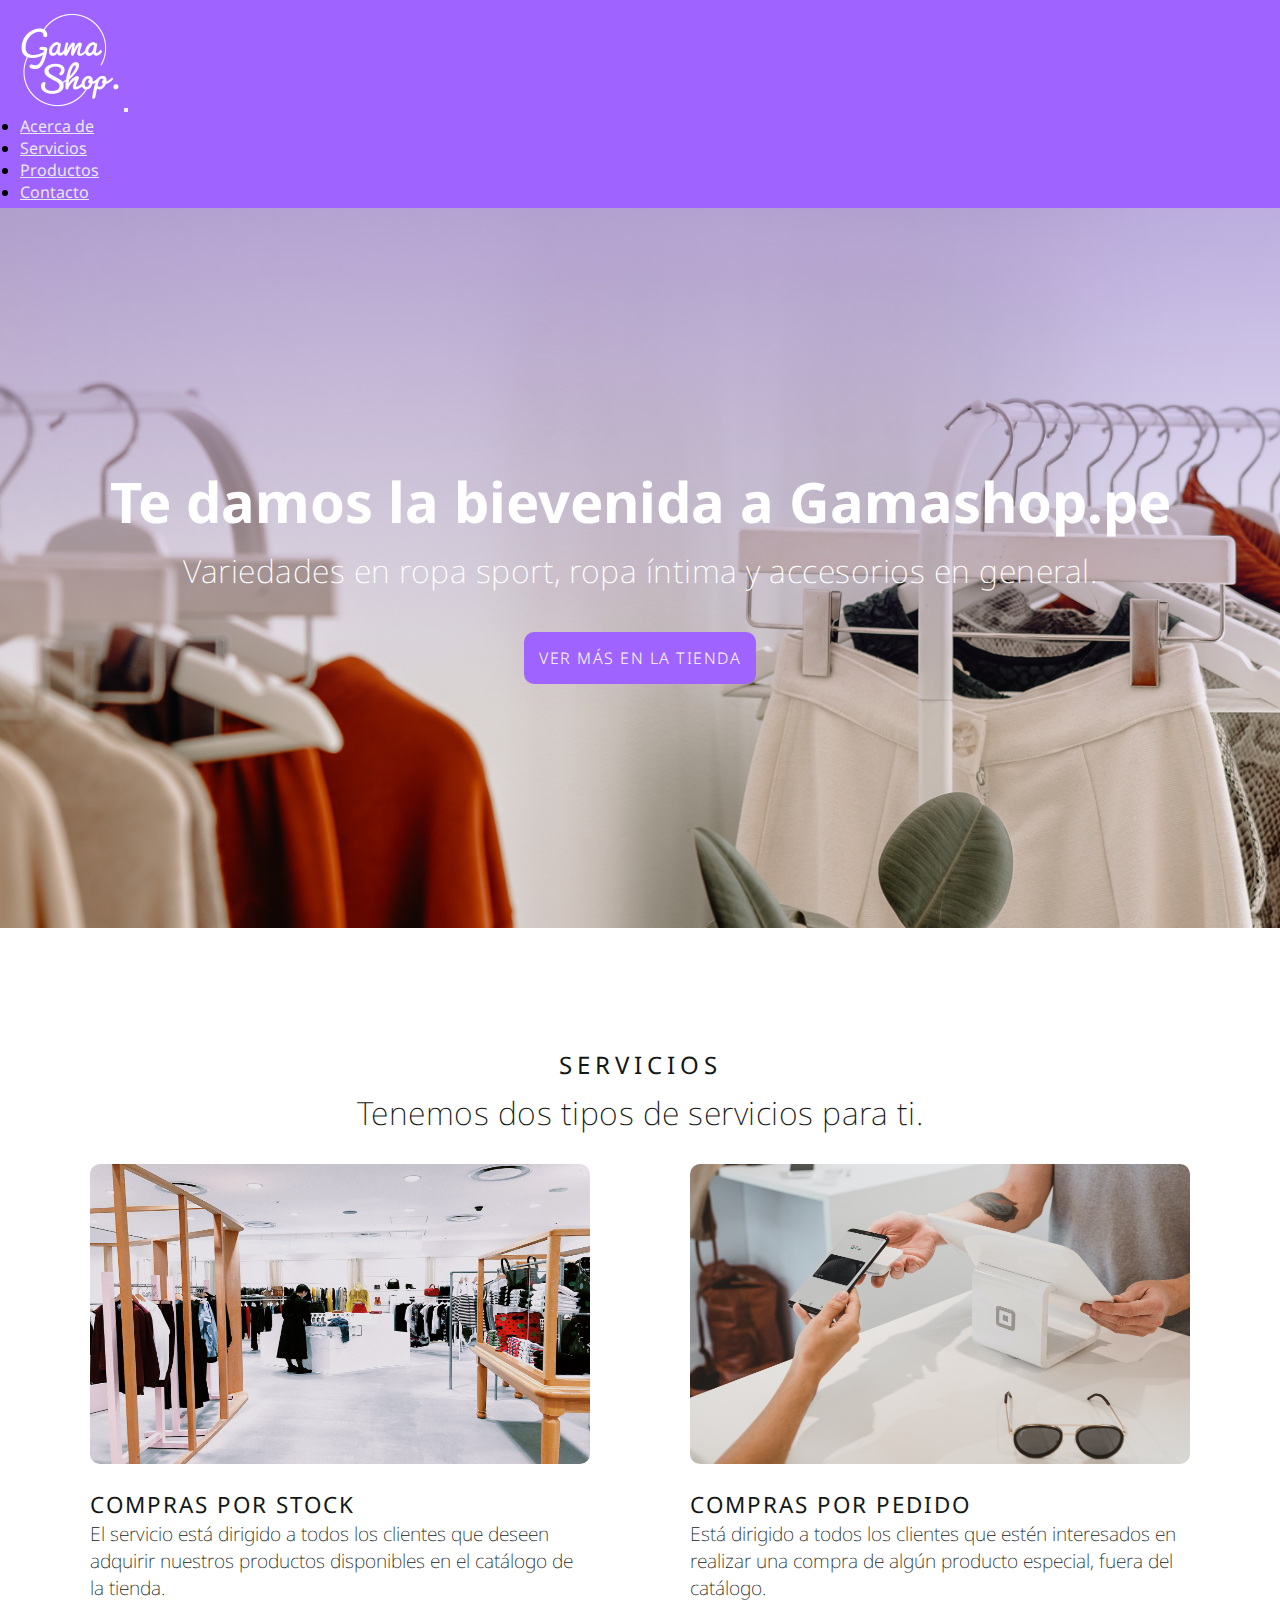
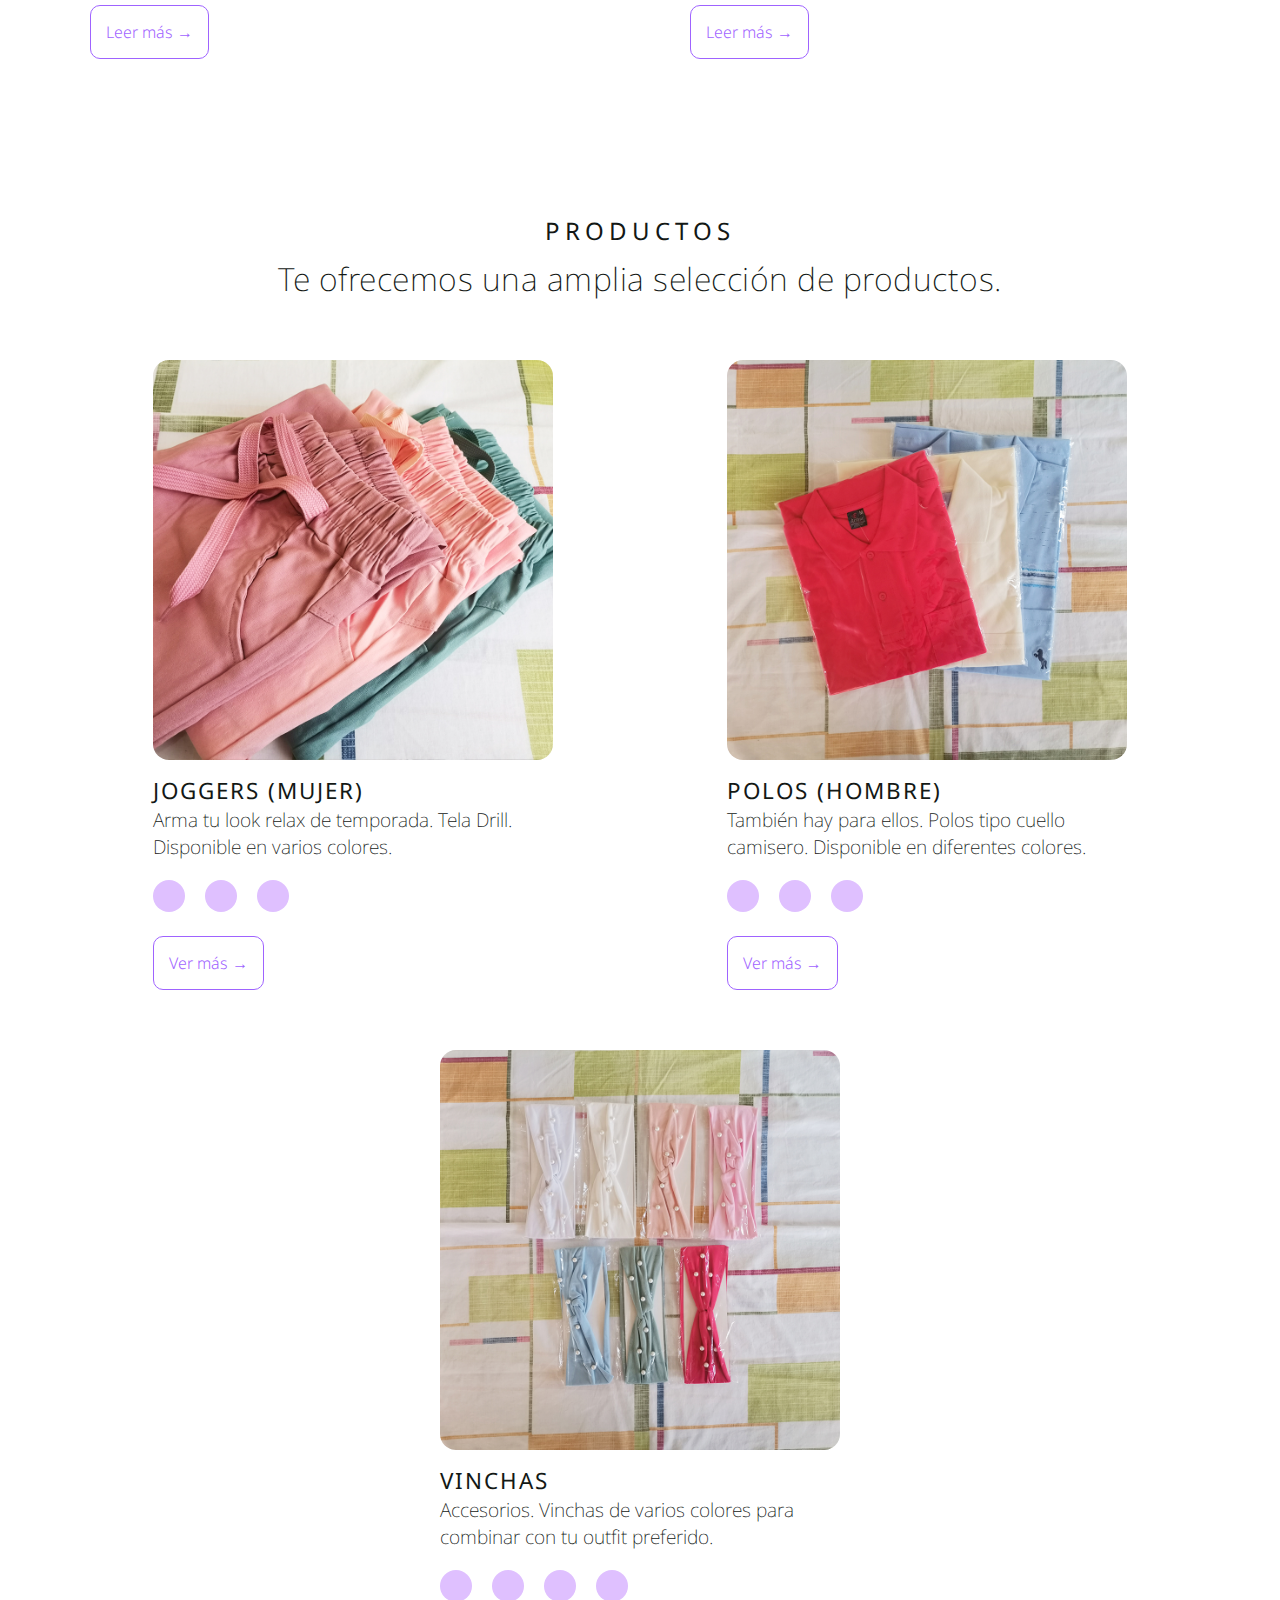
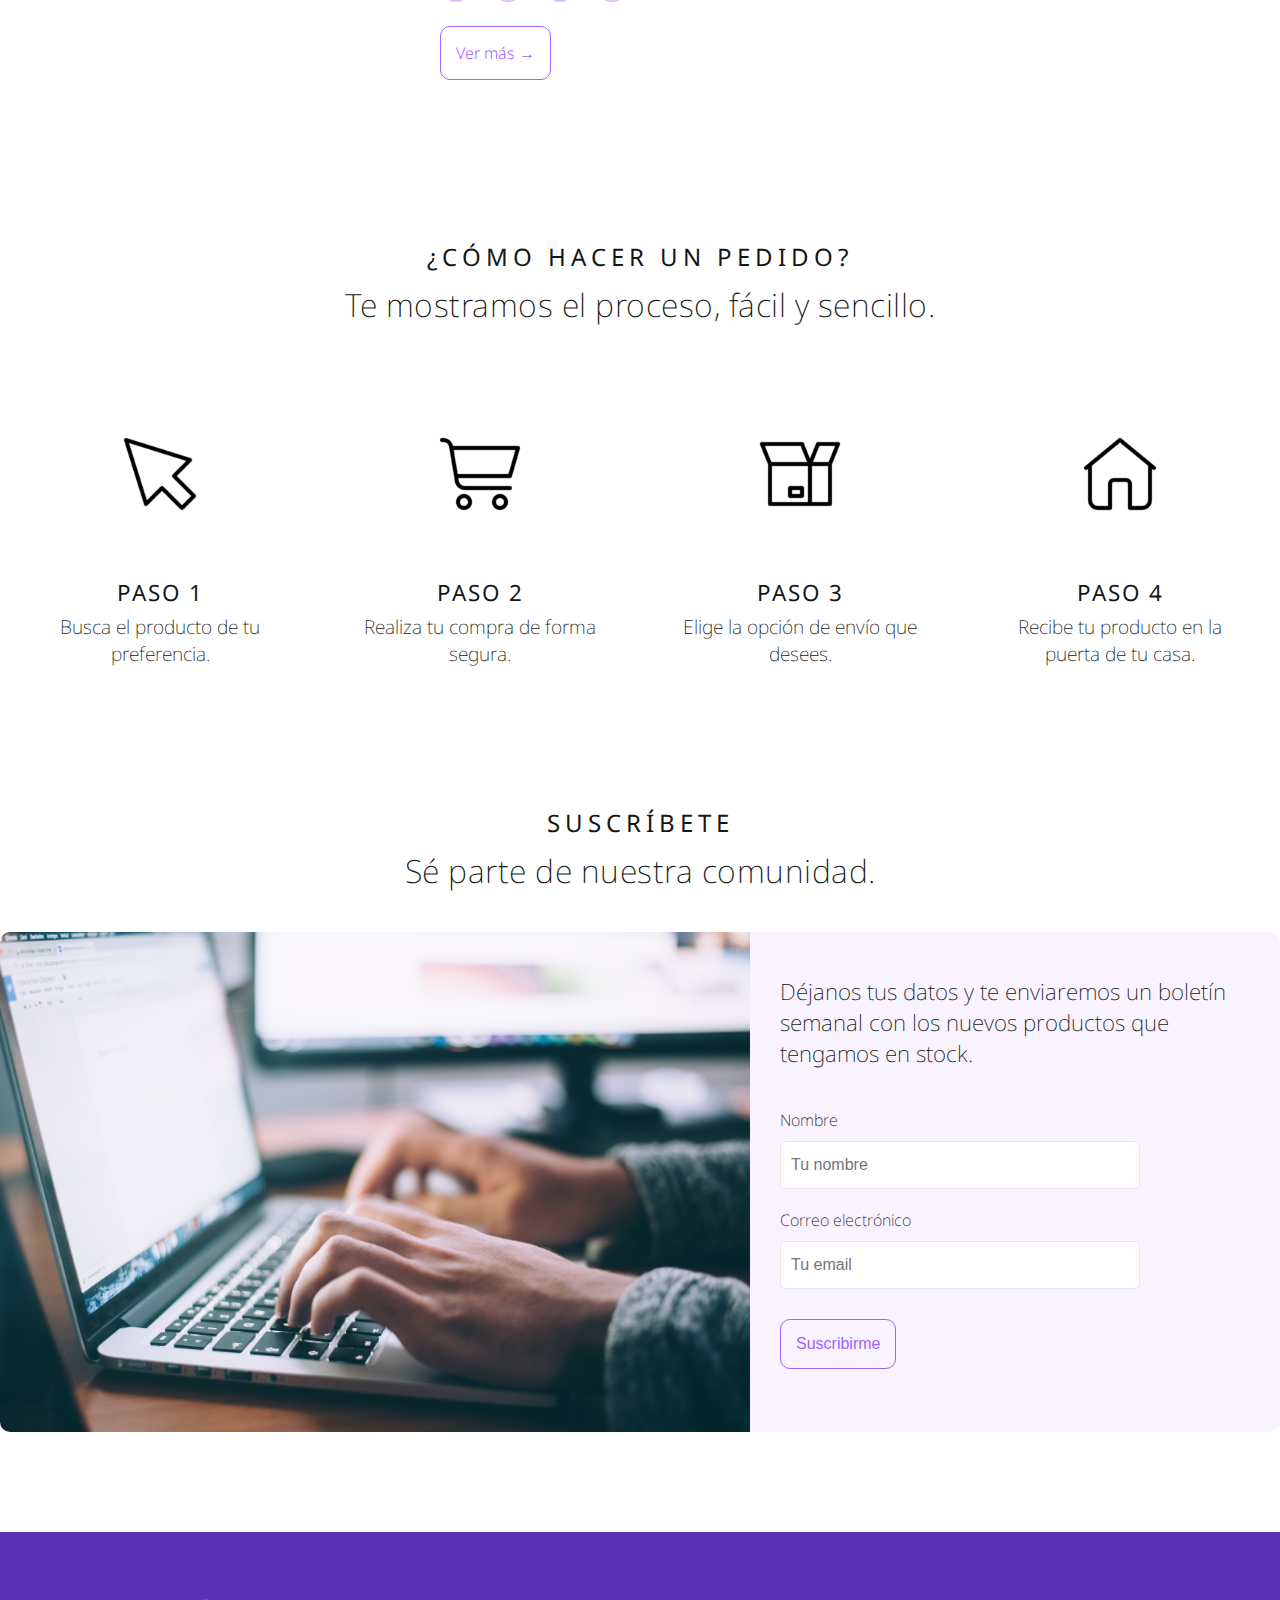
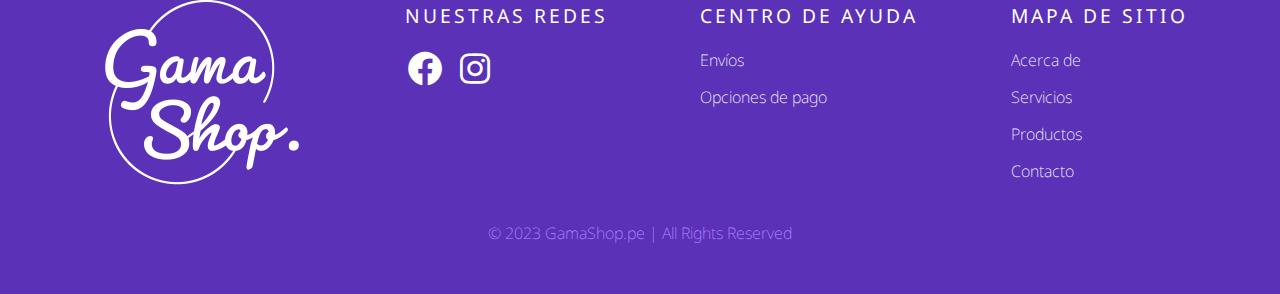
==== commit 2a263e1f: "ajustes de margenes de CSS mediaquery con SASS" ====
--- a/index.html
+++ b/index.html
@@ -40,7 +40,6 @@
     />
     <!-- MY CSS -->
     <link rel="stylesheet" href="./css/estilos.css" />
-    <!-- <link rel="stylesheet" href="./css/style.css"/> -->
     <title>Gamashop.pe | Tienda Online</title>
   </head>
   <body>
@@ -127,7 +126,7 @@
             />
             <h4>Compras por pedido</h4>
             <p>
-              Está dirigido a todos los clientes que estén interesados en realizar una solicitud específica de algún producto fuera del catálogo y recibirlo en un plazo determinado.
+              Está dirigido a todos los clientes que estén interesados en realizar una compra de algún producto especial, fuera del catálogo.
             </p>
             <a href="./pages/services.html" target="_self">Leer más →</a>
           </div>
@@ -142,11 +141,11 @@
           <div class="productos-varios">
             <div>
               <img
-                src="./img/img-producto-1B.jpg"
+                src="./img/img-producto-1C.jpg"
                 alt="joggers sport para mujer"
               />
-              <h4>Joggers (para dama)</h4>
-              <p>Arma tu look relax de temporada. Tela French Terry. Disponible en varios colores.</p>
+              <h4>Joggers (mujer)</h4>
+              <p>Arma tu look relax de temporada. Tela Drill. Disponible en varios colores.</p>
             </div>
 
             <div class="content-circle">
@@ -164,7 +163,7 @@
                 src="./img/img-producto-2B.jpg"
                 alt="polos cuello camisero para hombre"
               />
-              <h4>Polos (para caballero)</h4>
+              <h4>Polos (hombre)</h4>
               <p>También hay para ellos. Polos tipo cuello camisero. Disponible en diferentes colores.</p>
             </div>
 
@@ -180,8 +179,8 @@
           <div class="productos-varios">
             <div>
               <img src="./img/img-producto-3B.jpg" alt="vinchas para cabello" />
-              <h4>Vinchas (para dama)</h4>
-              <p>Accesorios. Vinchas para combinar con tu outfit preferido. Disponible en varios colores.</p>
+              <h4>Vinchas</h4>
+              <p>Accesorios. Vinchas de varios colores para combinar con tu outfit preferido.</p>
             </div>
 
             <div class="content-circle">
--- a/css/estilos.css
+++ b/css/estilos.css
@@ -684,9 +684,9 @@
     margin: 0px 34px; }
   .productos .productos-contenedor .productos-varios {
     width: 350px;
-    height: 550px;
+    height: 600px;
     padding: 0px 25px;
-    margin: 20px 0px; }
+    margin: 20px 0px 0px; }
   .productos .productos-contenedor .productos-varios div img {
     width: 300px;
     height: 100%; }
@@ -803,9 +803,9 @@
     flex-wrap: wrap; }
   .gallery .gallery-content .gallery-products {
     width: 350px;
-    height: 550px;
+    height: 600px;
     padding: 0px 25px;
-    margin: 20px 0px; }
+    margin: 20px 0px 0px; }
   .gallery .gallery-content .gallery-products div img {
     width: 300px;
     height: 100%; }
@@ -895,8 +895,8 @@
     justify-content: center; }
   .productos .productos-contenedor .productos-varios {
     width: 450px;
-    height: 600px;
-    margin: 40px 20px; }
+    height: 650px;
+    margin: 40px 20px 0px; }
   .productos .productos-contenedor .productos-varios div img {
     width: 400px;
     height: 100%; }
@@ -1031,8 +1031,8 @@
     justify-content: center; }
   .gallery .gallery-content .gallery-products {
     width: 450px;
-    height: 600px;
-    margin: 40px 20px; }
+    height: 650px;
+    margin: 40px 20px 0px; }
   .gallery .gallery-content .gallery-products div img {
     width: 400px;
     height: 100%; }
@@ -1128,8 +1128,8 @@
     justify-content: center; }
   .productos .productos-contenedor .productos-varios {
     width: 400px;
-    height: 600px;
-    margin: 30px 0px; }
+    height: 650px;
+    margin: 30px 0px 0px; }
   .productos .productos-contenedor .productos-varios div img {
     width: 350px;
     height: 100%; }
@@ -1288,8 +1288,8 @@
     padding-top: 0px; }
   .gallery .gallery-content .gallery-products {
     width: 400px;
-    height: 600px;
-    margin: 30px 0px; }
+    height: 620px;
+    margin: 30px 0px 0px; }
   .gallery .gallery-content .gallery-products div img {
     width: 350px;
     height: 100%; }
